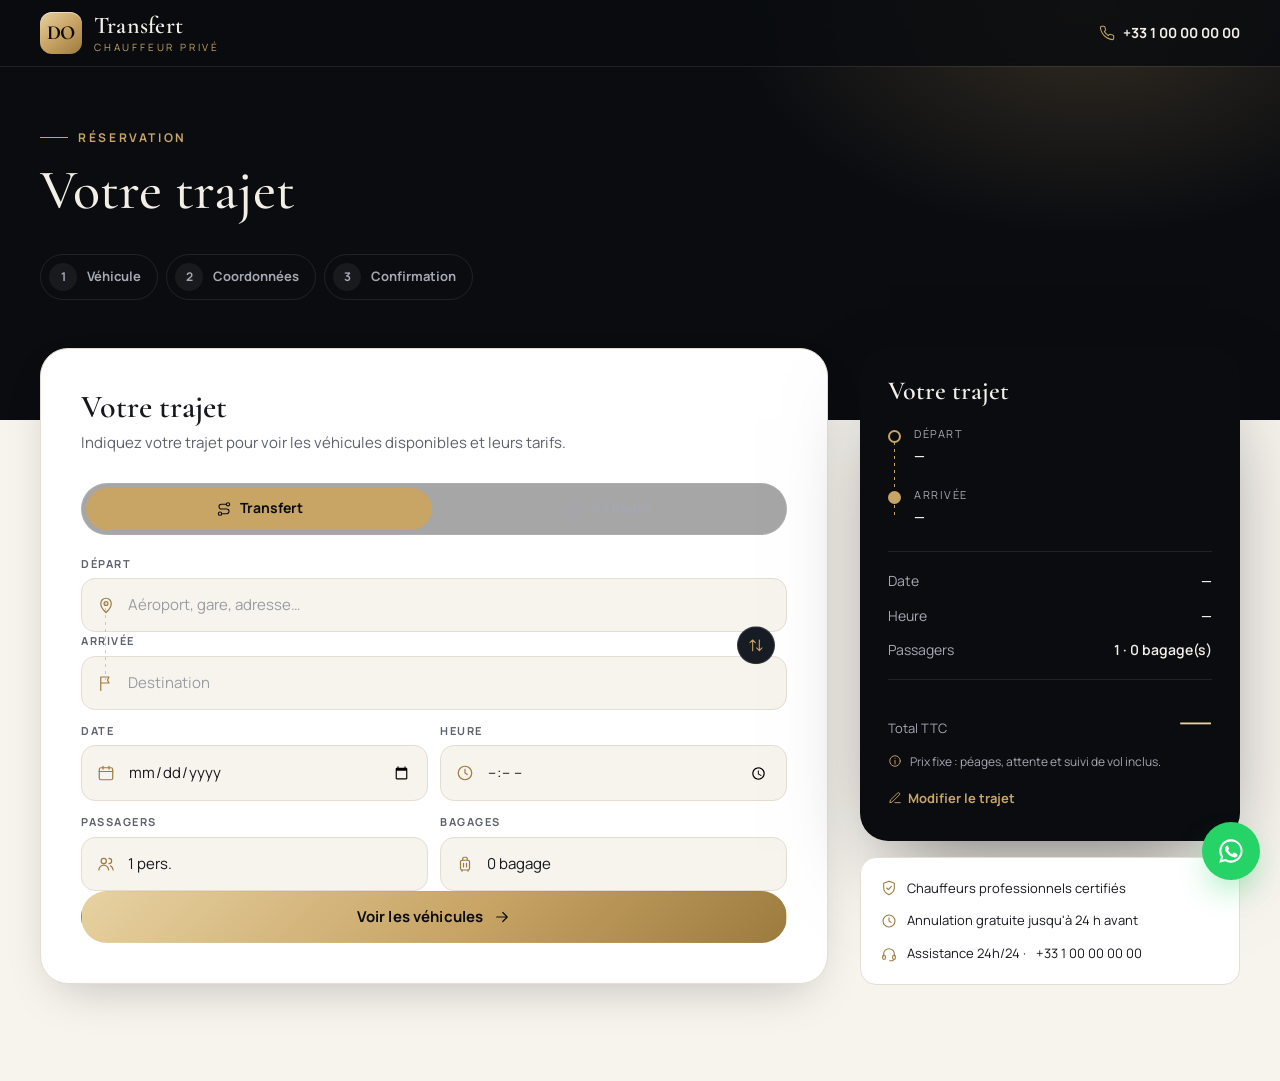
==== reservation.html @ b4d64cb0 "Add DO Transfert chauffeur booking website Static luxury-styled site for private driver bookings: - " ====
<!doctype html>
<html lang="fr" class="no-js">
<head>
  <meta charset="utf-8">
  <meta name="viewport" content="width=device-width, initial-scale=1, viewport-fit=cover">
  <title>Réservation — DO Transfert</title>
  <meta name="description" content="Choisissez votre véhicule, indiquez vos coordonnées et confirmez votre trajet avec chauffeur privé.">
  <meta name="theme-color" content="#0a0c10">
  <meta name="robots" content="noindex">
  <link rel="icon" href="assets/img/favicon.svg" type="image/svg+xml">
  <link rel="preconnect" href="https://fonts.googleapis.com">
  <link rel="preconnect" href="https://fonts.gstatic.com" crossorigin>
  <link href="https://fonts.googleapis.com/css2?family=Cormorant+Garamond:ital,wght@0,500;0,600;0,700;1,500;1,600&family=Manrope:wght@400;500;600;700;800&display=swap" rel="stylesheet">
  <link rel="stylesheet" href="assets/css/styles.css">
</head>
<body class="page-booking">
<script src="assets/js/icons.js"></script>
<a class="skip-link" href="#main">Aller au contenu</a>

<header class="site-header solid">
  <div class="container nav">
    <a href="index.html" class="logo" aria-label="DO Transfert — accueil">
      <span class="logo-mark">DO</span>
      <span class="logo-text"><strong>Transfert</strong><small>Chauffeur privé</small></span>
    </a>
    <div class="nav-cta">
      <a class="nav-phone" data-href="phone" href="#" style="display:inline-flex"><svg aria-hidden="true"><use href="#i-phone"/></svg><span data-brand="phone"></span></a>
    </div>
  </div>
</header>

<main id="main">
  <section class="booking-hero">
    <div class="container">
      <span class="eyebrow" style="color: var(--gold)">Réservation</span>
      <h1 id="booking-title">Choisissez votre véhicule</h1>
      <ol class="stepper" aria-label="Étapes de la réservation">
        <li data-step="1"><span>Véhicule</span></li>
        <li data-step="2"><span>Coordonnées</span></li>
        <li data-step="3"><span>Confirmation</span></li>
      </ol>
    </div>
  </section>

  <div class="container booking-layout">
    <div class="panel" id="panel" tabindex="-1">

      <!-- Étape 0 : trajet manquant ou modification -->
      <section class="step-panel" data-panel="trip" hidden>
        <h2>Votre trajet</h2>
        <p class="lead">Indiquez votre trajet pour voir les véhicules disponibles et leurs tarifs.</p>
        <div class="light-form" id="trip-form"></div>
      </section>

      <!-- Étape 1 : véhicule -->
      <section class="step-panel" data-panel="1" hidden>
        <h2>Choisissez votre véhicule</h2>
        <p class="lead">Tous nos tarifs incluent péages, attente et suivi de vol.</p>
        <div class="alert" id="quote-alert" hidden>
          <svg><use href="#i-info"/></svg>
          <span>Nous n'avons pas pu estimer automatiquement la distance de ce trajet. Envoyez votre demande : nous vous confirmons le prix exact très rapidement.</span>
        </div>
        <div class="vehicle-options" id="vehicle-options" role="radiogroup" aria-label="Véhicules"></div>
        <div class="panel-actions">
          <a href="index.html#reserver" class="btn btn-ghost"><svg><use href="#i-arrow-left"/></svg>Retour</a>
          <button type="button" class="btn btn-dark" data-next="2">Continuer <svg class="arrow"><use href="#i-arrow"/></svg></button>
        </div>
      </section>

      <!-- Étape 2 : coordonnées -->
      <section class="step-panel" data-panel="2" hidden>
        <h2>Vos coordonnées</h2>
        <p class="lead">Elles sont transmises uniquement à votre chauffeur.</p>
        <form class="light-form" id="details-form" novalidate>
          <div class="form-section">
            <h3>Passager principal</h3>
            <div class="field-row">
              <div class="field" data-field="firstName">
                <label class="field-label" for="firstName">Prénom</label>
                <div class="input-wrap"><svg class="icon"><use href="#i-user"/></svg><input class="input" id="firstName" name="firstName" autocomplete="given-name" required></div>
                <p class="field-error" role="alert">Indiquez votre prénom.</p>
              </div>
              <div class="field" data-field="lastName">
                <label class="field-label" for="lastName">Nom</label>
                <div class="input-wrap"><input class="input" id="lastName" name="lastName" autocomplete="family-name" required></div>
                <p class="field-error" role="alert">Indiquez votre nom.</p>
              </div>
            </div>
            <div class="field-row">
              <div class="field" data-field="email">
                <label class="field-label" for="email">E-mail</label>
                <div class="input-wrap"><svg class="icon"><use href="#i-mail"/></svg><input class="input" id="email" name="email" type="email" autocomplete="email" required></div>
                <p class="field-error" role="alert">Indiquez une adresse e-mail valide.</p>
              </div>
              <div class="field" data-field="phone">
                <label class="field-label" for="phone">Téléphone</label>
                <div class="input-wrap"><svg class="icon"><use href="#i-phone"/></svg><input class="input" id="phone" name="phone" type="tel" autocomplete="tel" placeholder="+33 6 12 34 56 78" required></div>
                <p class="field-error" role="alert">Indiquez un numéro de téléphone valide.</p>
              </div>
            </div>
          </div>

          <div class="form-section">
            <h3>Détails du trajet</h3>
            <div class="field-row">
              <div class="field">
                <label class="field-label" for="flight">N° de vol ou de train <small style="text-transform:none;letter-spacing:0">(facultatif)</small></label>
                <div class="input-wrap"><svg class="icon"><use href="#i-plane"/></svg><input class="input" id="flight" name="flight" placeholder="ex. AF1234"></div>
              </div>
              <div class="field">
                <label class="field-label" for="signName">Nom sur la pancarte <small style="text-transform:none;letter-spacing:0">(facultatif)</small></label>
                <div class="input-wrap"><svg class="icon"><use href="#i-sign"/></svg><input class="input" id="signName" name="signName"></div>
              </div>
            </div>
            <div class="field">
              <label class="field-label" for="notes">Message au chauffeur <small style="text-transform:none;letter-spacing:0">(facultatif)</small></label>
              <textarea class="input" id="notes" name="notes" placeholder="Adresse précise, étage, besoins particuliers…"></textarea>
            </div>

            <div id="return-block">
              <div class="switch-row">
                <div><strong>Ajouter le trajet retour</strong><small>Profitez de <span id="return-discount"></span> de remise sur l'aller-retour</small></div>
                <label class="switch"><input type="checkbox" id="returnTrip" name="returnTrip" aria-label="Ajouter le trajet retour"><span class="track"></span></label>
              </div>
              <div class="field-row keep" id="return-fields" hidden style="margin-top:12px">
                <div class="field" data-field="returnDate">
                  <label class="field-label" for="returnDate">Date du retour</label>
                  <div class="input-wrap"><svg class="icon"><use href="#i-calendar"/></svg><input class="input" id="returnDate" name="returnDate" type="date"></div>
                  <p class="field-error" role="alert">Choisissez une date de retour.</p>
                </div>
                <div class="field" data-field="returnTime">
                  <label class="field-label" for="returnTime">Heure du retour</label>
                  <div class="input-wrap"><svg class="icon"><use href="#i-clock"/></svg><input class="input" id="returnTime" name="returnTime" type="time" step="300"></div>
                  <p class="field-error" role="alert">Le retour doit avoir lieu après l'aller.</p>
                </div>
              </div>
            </div>
          </div>

          <div class="form-section">
            <h3>Options</h3>
            <div id="extras"></div>
          </div>

          <div class="panel-actions">
            <button type="button" class="btn btn-ghost" data-next="1"><svg><use href="#i-arrow-left"/></svg>Retour</button>
            <button type="submit" class="btn btn-dark">Vérifier ma réservation <svg class="arrow"><use href="#i-arrow"/></svg></button>
          </div>
        </form>
      </section>

      <!-- Étape 3 : récapitulatif -->
      <section class="step-panel" data-panel="3" hidden>
        <h2>Vérifiez et confirmez</h2>
        <p class="lead">Relisez les informations avant d'envoyer votre réservation.</p>
        <div id="review"></div>
        <label class="check" style="margin-top:20px">
          <input type="checkbox" id="terms">
          <span>J'accepte les conditions générales de vente et la politique d'annulation (gratuite jusqu'à 24 h avant).</span>
        </label>
        <p class="field-error" id="terms-error" role="alert" style="color:var(--danger)">Veuillez accepter les conditions pour continuer.</p>
        <div class="panel-actions">
          <button type="button" class="btn btn-ghost" data-next="2"><svg><use href="#i-arrow-left"/></svg>Modifier</button>
          <button type="button" class="btn btn-gold" id="confirm-btn">Confirmer la réservation <svg class="arrow"><use href="#i-arrow"/></svg></button>
        </div>
      </section>

      <!-- Succès -->
      <section class="step-panel success" data-panel="done" hidden>
        <div class="success-icon"><svg><use href="#i-check"/></svg></div>
        <h2>Demande enregistrée</h2>
        <span class="ref" id="booking-ref"></span>
        <p class="lead" id="success-text">Envoyez-nous votre réservation en un clic : nous vous confirmons le chauffeur et le véhicule très rapidement.</p>
        <div class="btns">
          <a class="btn btn-whatsapp" id="send-whatsapp" target="_blank" rel="noopener"><svg><use href="#i-whatsapp"/></svg>Envoyer par WhatsApp</a>
          <a class="btn btn-dark" id="send-email"><svg><use href="#i-mail"/></svg>Envoyer par e-mail</a>
        </div>
        <p style="margin-top:28px"><a href="index.html" class="service-link">Retour à l'accueil <svg><use href="#i-arrow"/></svg></a></p>
      </section>
    </div>

    <aside class="summary" aria-label="Récapitulatif">
      <div class="summary-card">
        <h3>Votre trajet</h3>
        <div class="sum-route" id="sum-route"></div>
        <ul class="sum-list" id="sum-list"></ul>
        <div class="sum-total"><span>Total TTC</span><strong id="sum-total">—</strong></div>
        <p class="sum-note"><svg><use href="#i-info"/></svg><span id="sum-note">Prix fixe : péages, attente et suivi de vol inclus.</span></p>
        <button type="button" class="sum-edit" id="edit-trip"><svg><use href="#i-edit"/></svg>Modifier le trajet</button>
      </div>
      <ul class="summary-assurance">
        <li><svg><use href="#i-shield"/></svg>Chauffeurs professionnels certifiés</li>
        <li><svg><use href="#i-clock"/></svg>Annulation gratuite jusqu'à 24 h avant</li>
        <li><svg><use href="#i-headset"/></svg>Assistance 24h/24 · <a data-href="phone" href="#" data-brand="phone"></a></li>
      </ul>
    </aside>
  </div>
</main>

<a class="fab" data-href="whatsapp" href="#" aria-label="Nous écrire sur WhatsApp"><svg><use href="#i-whatsapp"/></svg></a>

<script src="assets/js/config.js"></script>
<script src="assets/js/app.js"></script>
<script src="assets/js/booking.js"></script>
</body>
</html>
---- assets/css/styles.css ----
/* ==========================================================================
   DO Transfert — feuille de style
   Direction : luxe discret. Noir profond, champagne, ivoire.
   ========================================================================== */

:root {
  --ink: #0a0c10;
  --ink-2: #10131a;
  --ink-3: #171b24;
  --line-dark: rgba(255, 255, 255, 0.09);
  --text-on-dark: #f3efe7;
  --muted-on-dark: #a4a8b2;

  --ivory: #f7f4ee;
  --ivory-2: #efeae0;
  --paper: #ffffff;
  --text: #15171c;
  --muted: #5d616b;
  --line: #e4ded2;

  --gold: #c8a465;
  --gold-2: #e7d2a2;
  --gold-3: #9c7b3f;
  --success: #3f8f6b;
  --danger: #c0473b;

  --font-display: "Cormorant Garamond", "Playfair Display", Georgia, serif;
  --font-body: "Manrope", "Inter", system-ui, -apple-system, "Segoe UI", sans-serif;

  --radius-sm: 10px;
  --radius: 16px;
  --radius-lg: 28px;
  --shadow-sm: 0 2px 8px rgba(10, 12, 16, 0.06);
  --shadow: 0 18px 50px -20px rgba(10, 12, 16, 0.28);
  --shadow-lg: 0 40px 90px -30px rgba(0, 0, 0, 0.55);

  --container: 1200px;
  --gutter: clamp(16px, 4vw, 32px);
  --ease: cubic-bezier(0.22, 1, 0.36, 1);
}

*,
*::before,
*::after { box-sizing: border-box; }

html { scroll-behavior: smooth; -webkit-text-size-adjust: 100%; }

body {
  margin: 0;
  font-family: var(--font-body);
  font-size: 16px;
  line-height: 1.6;
  color: var(--text);
  background: var(--ivory);
  -webkit-font-smoothing: antialiased;
  overflow-x: hidden;
}

img, svg { display: block; max-width: 100%; }
a { color: inherit; text-decoration: none; }
button, input, select, textarea { font: inherit; color: inherit; }
button { cursor: pointer; }
h1, h2, h3, h4 { margin: 0; line-height: 1.12; font-weight: 600; }
p { margin: 0; }
ul { margin: 0; padding: 0; list-style: none; }

:focus-visible {
  outline: 2px solid var(--gold);
  outline-offset: 3px;
  border-radius: 6px;
}

[hidden] { display: none !important; }

.sr-only {
  position: absolute; width: 1px; height: 1px; padding: 0; margin: -1px;
  overflow: hidden; clip: rect(0 0 0 0); white-space: nowrap; border: 0;
}

.skip-link {
  position: absolute; left: 16px; top: -60px; z-index: 100;
  background: var(--gold); color: var(--ink); padding: 10px 16px; border-radius: 8px;
  font-weight: 700; transition: top 0.2s;
}
.skip-link:focus { top: 16px; }

.container {
  width: 100%;
  max-width: calc(var(--container) + var(--gutter) * 2);
  margin: 0 auto;
  padding: 0 var(--gutter);
}

/* ---------- Typo utilitaires ---------- */
.eyebrow {
  display: inline-flex; align-items: center; gap: 10px;
  font-size: 12px; font-weight: 700; letter-spacing: 0.22em; text-transform: uppercase;
  color: var(--gold-3);
}
.eyebrow::before { content: ""; width: 28px; height: 1px; background: currentColor; }
.on-dark .eyebrow { color: var(--gold); }

.display {
  font-family: var(--font-display);
  font-weight: 500;
  letter-spacing: -0.01em;
}
.display em { font-style: italic; color: var(--gold); font-weight: 500; }

.section { padding: clamp(72px, 10vw, 128px) 0; position: relative; }
.section-head { max-width: 680px; margin-bottom: clamp(40px, 6vw, 64px); }
.section-head.center { margin-left: auto; margin-right: auto; text-align: center; }
.section-head.center .eyebrow::after { content: ""; width: 28px; height: 1px; background: currentColor; }
.section-title {
  font-family: var(--font-display); font-weight: 500;
  font-size: clamp(34px, 5vw, 56px); margin: 16px 0 18px; letter-spacing: -0.01em;
}
.section-title em { font-style: italic; color: var(--gold-3); }
.on-dark .section-title em { color: var(--gold); }
.lead { font-size: clamp(16px, 1.6vw, 18px); color: var(--muted); }
.on-dark .lead { color: var(--muted-on-dark); }

.on-dark { background: var(--ink); color: var(--text-on-dark); }

/* ---------- Boutons ---------- */
.btn {
  --bg: var(--gold); --fg: var(--ink);
  display: inline-flex; align-items: center; justify-content: center; gap: 10px;
  min-height: 52px; padding: 0 26px;
  border-radius: 999px; border: 1px solid transparent;
  background: var(--bg); color: var(--fg);
  font-weight: 700; font-size: 15px; letter-spacing: 0.01em;
  transition: transform 0.3s var(--ease), box-shadow 0.3s var(--ease), background 0.3s, color 0.3s, border-color 0.3s;
  white-space: nowrap;
}
.btn:hover { transform: translateY(-2px); box-shadow: 0 14px 30px -12px rgba(200, 164, 101, 0.7); }
.btn:active { transform: translateY(0); }
.btn svg { width: 18px; height: 18px; transition: transform 0.3s var(--ease); }
.btn:hover svg.arrow { transform: translateX(4px); }
.btn-gold { background: linear-gradient(135deg, var(--gold-2), var(--gold) 55%, var(--gold-3)); }
.btn-dark { --bg: var(--ink); --fg: var(--text-on-dark); }
.btn-dark:hover { box-shadow: 0 14px 30px -12px rgba(10, 12, 16, 0.6); }
.btn-ghost { --bg: transparent; --fg: currentColor; border-color: currentColor; }
.btn-ghost:hover { box-shadow: none; background: rgba(200, 164, 101, 0.1); }
.btn-outline-light { --bg: transparent; --fg: var(--text-on-dark); border-color: rgba(255,255,255,0.25); }
.btn-outline-light:hover { border-color: var(--gold); color: var(--gold-2); box-shadow: none; }
.btn-block { width: 100%; }
.btn[disabled] { opacity: 0.5; pointer-events: none; }

/* ---------- Header ---------- */
.site-header {
  position: fixed; inset: 0 0 auto 0; z-index: 50;
  transition: background 0.4s var(--ease), box-shadow 0.4s, padding 0.4s;
  padding: 18px 0;
  color: var(--text-on-dark);
}
.site-header.scrolled,
.site-header.solid {
  background: rgba(10, 12, 16, 0.86);
  backdrop-filter: saturate(160%) blur(16px);
  -webkit-backdrop-filter: saturate(160%) blur(16px);
  box-shadow: 0 1px 0 var(--line-dark);
  padding: 12px 0;
}
.nav { display: flex; align-items: center; justify-content: space-between; gap: 24px; }

.logo { display: inline-flex; align-items: center; gap: 12px; }
.logo-mark {
  width: 42px; height: 42px; border-radius: 12px;
  display: grid; place-items: center;
  background: linear-gradient(140deg, var(--gold-2), var(--gold) 50%, var(--gold-3));
  color: var(--ink);
  font-family: var(--font-display); font-weight: 700; font-size: 20px; letter-spacing: -0.04em;
  box-shadow: inset 0 1px 0 rgba(255,255,255,0.5);
}
.logo-text { display: flex; flex-direction: column; line-height: 1; }
.logo-text strong { font-family: var(--font-display); font-size: 24px; font-weight: 600; letter-spacing: 0.01em; }
.logo-text small { font-size: 10px; letter-spacing: 0.28em; text-transform: uppercase; color: var(--gold); margin-top: 4px; }

.nav-links { display: flex; align-items: center; gap: 32px; font-size: 14px; font-weight: 600; }
.nav-links a { position: relative; opacity: 0.85; transition: opacity 0.2s; padding: 6px 0; }
.nav-links a::after {
  content: ""; position: absolute; left: 0; right: 0; bottom: 0; height: 1px;
  background: var(--gold); transform: scaleX(0); transform-origin: right; transition: transform 0.4s var(--ease);
}
.nav-links a:hover { opacity: 1; }
.nav-links a:hover::after { transform: scaleX(1); transform-origin: left; }

.nav-cta { display: flex; align-items: center; gap: 18px; }
.nav-phone { display: inline-flex; align-items: center; gap: 8px; font-weight: 700; font-size: 14px; }
.nav-phone svg { width: 16px; height: 16px; color: var(--gold); }
.nav-cta .btn { min-height: 44px; padding: 0 20px; font-size: 14px; }

.menu-toggle {
  display: none; width: 44px; height: 44px; border-radius: 12px;
  border: 1px solid var(--line-dark); background: transparent; color: inherit;
  align-items: center; justify-content: center;
}
.menu-toggle span, .menu-toggle span::before, .menu-toggle span::after {
  display: block; width: 18px; height: 1.5px; background: currentColor; position: relative; transition: transform 0.3s var(--ease), background 0.2s;
}
.menu-toggle span::before, .menu-toggle span::after { content: ""; position: absolute; left: 0; }
.menu-toggle span::before { top: -6px; }
.menu-toggle span::after { top: 6px; }
.menu-open .menu-toggle span { background: transparent; }
.menu-open .menu-toggle span::before { transform: translateY(6px) rotate(45deg); }
.menu-open .menu-toggle span::after { transform: translateY(-6px) rotate(-45deg); }

.mobile-menu {
  position: fixed; inset: 0; z-index: 40; background: var(--ink); color: var(--text-on-dark);
  padding: 110px var(--gutter) 40px; display: flex; flex-direction: column; gap: 8px;
  opacity: 0; visibility: hidden; transform: translateY(-12px);
  transition: opacity 0.35s var(--ease), transform 0.35s var(--ease), visibility 0.35s;
}
.menu-open .mobile-menu { opacity: 1; visibility: visible; transform: none; }
.mobile-menu a:not(.btn) {
  font-family: var(--font-display); font-size: 34px; padding: 10px 0; border-bottom: 1px solid var(--line-dark);
}
.mobile-menu .btn { margin-top: 24px; }
.mobile-menu .mobile-contact { margin-top: auto; color: var(--muted-on-dark); font-size: 14px; display: grid; gap: 6px; }

/* ---------- Hero ---------- */
.hero {
  position: relative; min-height: 100vh; min-height: 100svh;
  padding: 140px 0 80px; overflow: hidden;
  background: var(--ink); color: var(--text-on-dark);
  display: flex; align-items: center;
}
.hero-bg { position: absolute; inset: 0; pointer-events: none; }
.hero-bg::before {
  content: ""; position: absolute; inset: -20%;
  background:
    radial-gradient(40% 35% at 78% 30%, rgba(200, 164, 101, 0.22), transparent 70%),
    radial-gradient(35% 40% at 10% 90%, rgba(200, 164, 101, 0.10), transparent 70%),
    radial-gradient(60% 60% at 50% 0%, rgba(40, 48, 66, 0.7), transparent 70%);
  animation: glow 18s ease-in-out infinite alternate;
}
.hero-bg::after {
  /* grain */
  content: ""; position: absolute; inset: 0; opacity: 0.06; mix-blend-mode: overlay;
  background-image: url("data:image/svg+xml,%3Csvg xmlns='http://www.w3.org/2000/svg' width='160' height='160'%3E%3Cfilter id='n'%3E%3CfeTurbulence type='fractalNoise' baseFrequency='0.9' numOctaves='2' stitchTiles='stitch'/%3E%3C/filter%3E%3Crect width='100%25' height='100%25' filter='url(%23n)'/%3E%3C/svg%3E");
}
@keyframes glow { to { transform: translate3d(-4%, 3%, 0) scale(1.06); } }

.hero-lines { position: absolute; inset: 0; opacity: 0.5; }
.hero-lines path { stroke: url(#lineGrad); stroke-width: 1; fill: none; stroke-dasharray: 6 14; animation: dash 30s linear infinite; }
@keyframes dash { to { stroke-dashoffset: -800; } }

.hero-grid {
  position: relative; display: grid; grid-template-columns: minmax(0, 1.05fr) minmax(0, 0.95fr); gap: clamp(32px, 5vw, 72px); align-items: center;
}
.hero-badge {
  display: inline-flex; align-items: center; gap: 10px;
  padding: 8px 16px 8px 8px; border-radius: 999px;
  background: rgba(255,255,255,0.05); border: 1px solid var(--line-dark);
  font-size: 13px; color: var(--muted-on-dark);
}
.hero-badge .stars { display: inline-flex; gap: 2px; color: var(--gold); background: rgba(200,164,101,0.14); padding: 4px 8px; border-radius: 999px; }
.hero-badge .stars svg { width: 12px; height: 12px; }
.hero-badge b { color: var(--text-on-dark); }

.hero h1 {
  font-family: var(--font-display); font-weight: 500;
  font-size: clamp(42px, 5.1vw, 72px); letter-spacing: -0.02em; line-height: 1.02;
  margin: 26px 0 24px;
}
.hero h1 em { font-style: italic; color: transparent; background: linear-gradient(120deg, var(--gold-2), var(--gold) 60%, var(--gold-3)); -webkit-background-clip: text; background-clip: text; padding-right: 0.06em; }
.hero .lead { max-width: 520px; font-size: clamp(16px, 1.6vw, 19px); }

.hero-points { display: flex; flex-wrap: wrap; gap: 14px 28px; margin-top: 36px; font-size: 14px; color: var(--muted-on-dark); }
.hero-points li { display: inline-flex; align-items: center; gap: 10px; }
.hero-points svg { width: 18px; height: 18px; color: var(--gold); flex: none; }

.hero-car {
  position: absolute; right: -6%; bottom: 4%; width: min(58vw, 820px); opacity: 0.12; pointer-events: none;
  color: var(--gold);
}

/* ---------- Widget de réservation ---------- */
.booking-card {
  position: relative;
  background: rgba(23, 27, 36, 0.72);
  border: 1px solid rgba(255,255,255,0.1);
  border-radius: var(--radius-lg);
  padding: clamp(20px, 3vw, 32px);
  backdrop-filter: blur(18px); -webkit-backdrop-filter: blur(18px);
  box-shadow: var(--shadow-lg);
}
.booking-card::before {
  content: ""; position: absolute; inset: -1px; border-radius: inherit; padding: 1px; pointer-events: none;
  background: linear-gradient(140deg, rgba(231, 210, 162, 0.55), transparent 35%, transparent 65%, rgba(200,164,101,0.3));
  -webkit-mask: linear-gradient(#000 0 0) content-box, linear-gradient(#000 0 0);
  -webkit-mask-composite: xor; mask-composite: exclude;
}
.booking-card h2 { font-family: var(--font-display); font-weight: 500; font-size: 28px; margin-bottom: 4px; }
.booking-card .sub { color: var(--muted-on-dark); font-size: 14px; margin-bottom: 20px; }

.tabs {
  display: grid; grid-template-columns: 1fr 1fr; gap: 4px; padding: 4px; margin-bottom: 20px;
  background: rgba(0,0,0,0.35); border-radius: 999px; border: 1px solid var(--line-dark);
}
.tab {
  border: 0; background: transparent; color: var(--muted-on-dark);
  min-height: 42px; border-radius: 999px; font-weight: 700; font-size: 14px;
  display: inline-flex; align-items: center; justify-content: center; gap: 8px;
  transition: background 0.3s var(--ease), color 0.3s;
}
.tab svg { width: 16px; height: 16px; }
.tab[aria-selected="true"] { background: var(--gold); color: var(--ink); }

.field { position: relative; display: block; }
.field + .field, .field-row + .field, .field + .field-row, .field-row + .field-row { margin-top: 12px; }
.field-row { display: grid; grid-template-columns: minmax(0, 1fr) minmax(0, 1fr); gap: 12px; }
.field-row > .field { margin-top: 0 !important; }
.field-row.three { grid-template-columns: 1fr 1fr 1fr; }

.field-label {
  display: block; font-size: 11px; font-weight: 700; letter-spacing: 0.14em; text-transform: uppercase;
  color: var(--muted-on-dark); margin-bottom: 6px;
}
.input-wrap { position: relative; }
.input-wrap > svg.icon {
  position: absolute; left: 16px; top: 50%; transform: translateY(-50%);
  width: 18px; height: 18px; color: var(--gold); pointer-events: none;
}
.input {
  width: 100%; min-width: 0; min-height: 54px; padding: 14px 16px 14px 46px;
  background: rgba(255,255,255,0.04); border: 1px solid rgba(255,255,255,0.12);
  border-radius: 14px; color: var(--text-on-dark); font-size: 15px;
  transition: border-color 0.2s, background 0.2s, box-shadow 0.2s;
  appearance: none; -webkit-appearance: none;
}
.input::placeholder { color: rgba(243, 239, 231, 0.42); }
.input:hover { border-color: rgba(255,255,255,0.22); }
.input:focus { outline: none; border-color: var(--gold); background: rgba(255,255,255,0.07); box-shadow: 0 0 0 4px rgba(200,164,101,0.16); }
.input[aria-invalid="true"] { border-color: var(--danger); }
select.input { padding-right: 40px; cursor: pointer; background-image: url("data:image/svg+xml,%3Csvg xmlns='http://www.w3.org/2000/svg' width='12' height='8' fill='none'%3E%3Cpath d='M1 1.5l5 5 5-5' stroke='%23c8a465' stroke-width='1.6' stroke-linecap='round'/%3E%3C/svg%3E"); background-repeat: no-repeat; background-position: right 16px center; }
select.input option { color: var(--text); background: #fff; }
input[type="date"].input, input[type="time"].input { color-scheme: dark; }

.route-fields { position: relative; }
.route-fields::before {
  content: ""; position: absolute; left: 24px; top: 46px; bottom: 30px; width: 1px;
  background: repeating-linear-gradient(to bottom, var(--gold) 0 3px, transparent 3px 7px); opacity: 0.6; z-index: 1;
}
.swap-btn {
  position: absolute; right: 12px; top: 50%; z-index: 3; transform: translateY(-15%);
  width: 38px; height: 38px; border-radius: 50%; border: 1px solid rgba(255,255,255,0.14);
  background: var(--ink-3); color: var(--gold); display: grid; place-items: center;
  transition: transform 0.4s var(--ease), border-color 0.2s;
}
.swap-btn:hover { border-color: var(--gold); transform: translateY(-15%) rotate(180deg); }
.swap-btn svg { width: 16px; height: 16px; }

.field-error { color: #ff9a8f; font-size: 12px; margin-top: 6px; display: none; }
.field.has-error .field-error { display: block; }

.booking-card .btn { margin-top: 20px; }
.booking-foot { display: flex; align-items: center; justify-content: center; gap: 8px; margin-top: 14px; color: var(--muted-on-dark); font-size: 12px; }
.booking-foot svg { width: 14px; height: 14px; color: var(--gold); }

/* Autocomplétion */
.ac-list {
  position: absolute; left: 0; right: 0; top: calc(100% + 6px); z-index: 20;
  background: var(--paper); color: var(--text); border-radius: 14px; box-shadow: var(--shadow-lg);
  max-height: 280px; overflow-y: auto; padding: 6px; display: none;
}
.ac-list.open { display: block; }
.ac-item {
  display: flex; align-items: center; gap: 12px; padding: 10px 12px; border-radius: 10px; cursor: pointer; font-size: 14px;
}
.ac-item[aria-selected="true"], .ac-item:hover { background: var(--ivory); }
.ac-item svg { width: 18px; height: 18px; color: var(--gold-3); flex: none; }
.ac-item small { display: block; color: var(--muted); font-size: 12px; }
.ac-item mark { background: none; color: var(--gold-3); font-weight: 700; }

/* ---------- Bandeau de confiance ---------- */
.trust { background: var(--ink-2); color: var(--muted-on-dark); border-top: 1px solid var(--line-dark); border-bottom: 1px solid var(--line-dark); }
.trust-inner { display: grid; grid-template-columns: repeat(4, 1fr); }
.trust-item { display: flex; align-items: center; gap: 16px; padding: 28px 24px; }
.trust-item + .trust-item { border-left: 1px solid var(--line-dark); }
.trust-item strong { display: block; font-family: var(--font-display); font-size: 34px; font-weight: 500; color: var(--text-on-dark); line-height: 1; }
.trust-item span { font-size: 13px; }
.trust-icon { width: 46px; height: 46px; border-radius: 50%; display: grid; place-items: center; border: 1px solid rgba(200,164,101,0.35); color: var(--gold); flex: none; }
.trust-icon svg { width: 20px; height: 20px; }

/* ---------- Étapes ---------- */
.steps { display: grid; grid-template-columns: repeat(3, 1fr); gap: 24px; counter-reset: step; position: relative; }
.step {
  position: relative; padding: 36px 32px; background: var(--paper); border-radius: var(--radius-lg);
  border: 1px solid var(--line); transition: transform 0.5s var(--ease), box-shadow 0.5s var(--ease), border-color 0.3s;
}
.step:hover { transform: translateY(-6px); box-shadow: var(--shadow); border-color: transparent; }
.step-num {
  font-family: var(--font-display); font-size: 64px; line-height: 1; font-weight: 500; font-style: italic;
  color: transparent; -webkit-text-stroke: 1px var(--gold); position: absolute; right: 28px; top: 22px; opacity: 0.8;
}
.step-icon { width: 56px; height: 56px; border-radius: 16px; display: grid; place-items: center; background: var(--ink); color: var(--gold); margin-bottom: 28px; }
.step-icon svg { width: 24px; height: 24px; }
.step h3 { font-family: var(--font-display); font-size: 28px; font-weight: 600; margin-bottom: 10px; }
.step p { color: var(--muted); font-size: 15px; }

/* ---------- Flotte ---------- */
.fleet-grid { display: grid; grid-template-columns: repeat(4, 1fr); gap: 20px; }
.vehicle {
  position: relative; display: flex; flex-direction: column;
  background: var(--ink-2); border: 1px solid var(--line-dark); border-radius: var(--radius-lg);
  padding: 28px 24px 24px; overflow: hidden;
  transition: transform 0.5s var(--ease), border-color 0.3s, box-shadow 0.5s var(--ease);
}
.vehicle::before {
  content: ""; position: absolute; inset: 0; pointer-events: none;
  background: radial-gradient(80% 50% at 50% 0%, rgba(200,164,101,0.14), transparent 70%);
  opacity: 0; transition: opacity 0.5s;
}
.vehicle:hover { transform: translateY(-8px); border-color: rgba(200,164,101,0.45); box-shadow: var(--shadow-lg); }
.vehicle:hover::before { opacity: 1; }
.vehicle.featured { border-color: rgba(200,164,101,0.5); }
.vehicle-tag {
  position: absolute; top: 18px; right: 18px; font-size: 11px; font-weight: 700; letter-spacing: 0.12em; text-transform: uppercase;
  background: var(--gold); color: var(--ink); padding: 5px 10px; border-radius: 999px;
}
.vehicle-art { height: 120px; display: grid; place-items: center; margin: 10px 0 18px; color: var(--gold); }
.vehicle-art svg { width: 100%; height: auto; transition: transform 0.7s var(--ease); }
.vehicle:hover .vehicle-art svg { transform: translateX(8px); }
.vehicle h3 { font-family: var(--font-display); font-size: 26px; font-weight: 600; }
.vehicle .models { color: var(--muted-on-dark); font-size: 13px; margin: 4px 0 18px; min-height: 40px; }
.vehicle-specs { display: flex; gap: 16px; padding: 14px 0; border-top: 1px solid var(--line-dark); border-bottom: 1px solid var(--line-dark); font-size: 13px; color: var(--muted-on-dark); }
.vehicle-specs span { display: inline-flex; align-items: center; gap: 6px; }
.vehicle-specs svg { width: 16px; height: 16px; color: var(--gold); }
.vehicle-perks { margin: 16px 0 22px; display: grid; gap: 8px; font-size: 13px; color: var(--muted-on-dark); }
.vehicle-perks li { display: flex; gap: 8px; align-items: center; }
.vehicle-perks svg { width: 14px; height: 14px; color: var(--gold); flex: none; }
.vehicle-foot { margin-top: auto; display: flex; align-items: flex-end; justify-content: space-between; gap: 12px; }
.price-from { font-size: 12px; color: var(--muted-on-dark); line-height: 1.3; }
.price-from strong { display: block; font-family: var(--font-display); font-size: 30px; font-weight: 600; color: var(--text-on-dark); }
.vehicle-foot .btn { min-height: 44px; padding: 0 18px; font-size: 13px; }

/* ---------- Services ---------- */
.services-grid { display: grid; grid-template-columns: repeat(3, 1fr); gap: 20px; }
.service {
  position: relative; padding: 32px; border-radius: var(--radius-lg); background: var(--paper); border: 1px solid var(--line);
  overflow: hidden; transition: transform 0.5s var(--ease), box-shadow 0.5s var(--ease);
  display: flex; flex-direction: column; min-height: 280px;
}
.service:hover { transform: translateY(-6px); box-shadow: var(--shadow); }
.service.wide { grid-column: span 2; background: var(--ink); color: var(--text-on-dark); border-color: transparent; }
.service.wide p { color: var(--muted-on-dark); }
.service.wide::after {
  content: ""; position: absolute; right: -80px; bottom: -80px; width: 320px; height: 320px; border-radius: 50%;
  background: radial-gradient(circle, rgba(200,164,101,0.28), transparent 70%);
}
.service-icon { width: 54px; height: 54px; border-radius: 50%; display: grid; place-items: center; border: 1px solid var(--gold); color: var(--gold-3); margin-bottom: auto; }
.service.wide .service-icon { color: var(--gold); }
.service-icon svg { width: 22px; height: 22px; }
.service h3 { font-family: var(--font-display); font-size: 28px; font-weight: 600; margin: 32px 0 10px; }
.service p { color: var(--muted); font-size: 15px; max-width: 460px; }
.service-link { margin-top: 18px; display: inline-flex; align-items: center; gap: 8px; font-weight: 700; font-size: 14px; color: var(--gold-3); position: relative; z-index: 1; }
.service.wide .service-link { color: var(--gold); }
.service-link svg { width: 16px; height: 16px; transition: transform 0.3s var(--ease); }
.service-link:hover svg { transform: translateX(4px); }

/* ---------- Pourquoi nous ---------- */
.why { display: grid; grid-template-columns: 0.9fr 1.1fr; gap: clamp(40px, 6vw, 96px); align-items: center; }
.why-visual {
  position: relative; aspect-ratio: 4 / 5; border-radius: var(--radius-lg); overflow: hidden;
  background:
    radial-gradient(70% 50% at 30% 20%, rgba(200,164,101,0.35), transparent 70%),
    linear-gradient(160deg, #1b2030, #0a0c10 70%);
  box-shadow: var(--shadow-lg);
}
.why-visual .wheel { position: absolute; inset: 14% 10% auto auto; width: 70%; color: var(--gold); opacity: 0.85; }
.why-quote {
  position: absolute; left: 24px; right: 24px; bottom: 24px; padding: 24px; border-radius: var(--radius);
  background: rgba(10,12,16,0.65); border: 1px solid var(--line-dark); color: var(--text-on-dark);
  backdrop-filter: blur(10px); -webkit-backdrop-filter: blur(10px);
}
.why-quote p { font-family: var(--font-display); font-size: 22px; font-style: italic; line-height: 1.35; }
.why-quote span { display: block; margin-top: 12px; color: var(--gold); font-size: 13px; font-weight: 700; letter-spacing: 0.08em; text-transform: uppercase; }
.why-float {
  position: absolute; top: 24px; left: 24px; display: flex; align-items: center; gap: 12px;
  background: var(--paper); color: var(--text); padding: 12px 18px 12px 12px; border-radius: 999px; box-shadow: var(--shadow);
  font-size: 13px; font-weight: 700;
}
.why-float .dot { width: 34px; height: 34px; border-radius: 50%; display: grid; place-items: center; background: var(--success); color: #fff; }
.why-float .dot svg { width: 16px; height: 16px; }

.feature-list { display: grid; grid-template-columns: 1fr 1fr; gap: 32px 28px; margin-top: 40px; }
.feature h4 { font-size: 17px; font-weight: 700; margin: 14px 0 6px; }
.feature p { color: var(--muted); font-size: 14px; }
.feature-icon { width: 44px; height: 44px; border-radius: 12px; display: grid; place-items: center; background: var(--ivory-2); color: var(--gold-3); }
.feature-icon svg { width: 20px; height: 20px; }

/* ---------- Destinations ---------- */
.routes { display: grid; grid-template-columns: repeat(3, 1fr); gap: 16px; }
.route {
  display: flex; align-items: center; justify-content: space-between; gap: 16px;
  padding: 22px 24px; border-radius: var(--radius); border: 1px solid var(--line-dark); background: var(--ink-2);
  transition: border-color 0.3s, background 0.3s, transform 0.4s var(--ease);
}
.route:hover { border-color: rgba(200,164,101,0.5); background: var(--ink-3); transform: translateY(-3px); }
.route-path { display: flex; flex-direction: column; gap: 4px; min-width: 0; }
.route-path strong { font-size: 15px; font-weight: 700; color: var(--text-on-dark); overflow: hidden; text-overflow: ellipsis; white-space: nowrap; }
.route-path span { font-size: 13px; color: var(--muted-on-dark); display: inline-flex; align-items: center; gap: 6px; }
.route-path span svg { width: 12px; height: 12px; color: var(--gold); }
.route-price { text-align: right; font-size: 11px; color: var(--muted-on-dark); white-space: nowrap; }
.route-price strong { display: block; font-family: var(--font-display); font-size: 26px; color: var(--gold-2); font-weight: 600; line-height: 1.1; }

/* ---------- Avis ---------- */
.reviews-wrap { position: relative; }
.reviews {
  display: grid; grid-auto-flow: column; grid-auto-columns: calc((100% - 48px) / 3); gap: 24px;
  overflow-x: auto; scroll-snap-type: x mandatory; scrollbar-width: none; padding: 6px 2px 24px;
}
.reviews::-webkit-scrollbar { display: none; }
.review {
  scroll-snap-align: start; background: var(--paper); border: 1px solid var(--line); border-radius: var(--radius-lg);
  padding: 32px; display: flex; flex-direction: column; gap: 20px;
}
.review .stars { display: flex; gap: 3px; color: var(--gold); }
.review .stars svg { width: 16px; height: 16px; }
.review blockquote { margin: 0; font-family: var(--font-display); font-size: 22px; line-height: 1.4; color: var(--text); }
.review-author { display: flex; align-items: center; gap: 14px; margin-top: auto; padding-top: 20px; border-top: 1px solid var(--line); }
.avatar {
  width: 46px; height: 46px; border-radius: 50%; display: grid; place-items: center; flex: none;
  background: linear-gradient(140deg, var(--gold-2), var(--gold-3)); color: var(--ink); font-weight: 800; font-size: 15px;
}
.review-author strong { display: block; font-size: 15px; }
.review-author span { color: var(--muted); font-size: 13px; }
.reviews-nav { display: flex; gap: 10px; }
.icon-btn {
  width: 50px; height: 50px; border-radius: 50%; border: 1px solid var(--line); background: var(--paper);
  display: grid; place-items: center; transition: background 0.3s, color 0.3s, border-color 0.3s;
}
.icon-btn:hover { background: var(--ink); color: var(--gold); border-color: var(--ink); }
.icon-btn svg { width: 18px; height: 18px; }
.reviews-head { display: flex; align-items: flex-end; justify-content: space-between; gap: 24px; margin-bottom: 40px; }
.reviews-head .section-head { margin-bottom: 0; }
.rating-summary { display: flex; align-items: center; gap: 16px; margin-top: 8px; }
.rating-summary strong { font-family: var(--font-display); font-size: 48px; font-weight: 500; line-height: 1; }
.rating-summary .stars { display: flex; gap: 2px; color: var(--gold); }
.rating-summary .stars svg { width: 16px; height: 16px; }
.rating-summary span { color: var(--muted); font-size: 13px; }

/* ---------- FAQ ---------- */
.faq-grid { display: grid; grid-template-columns: 0.8fr 1.2fr; gap: clamp(40px, 6vw, 96px); align-items: start; }
.faq-aside { position: sticky; top: 120px; }
.faq-aside .contact-card { margin-top: 32px; padding: 24px; border-radius: var(--radius); background: var(--ink); color: var(--text-on-dark); }
.faq-aside .contact-card p { color: var(--muted-on-dark); font-size: 14px; margin: 6px 0 18px; }
.faq-aside .contact-card strong { font-family: var(--font-display); font-size: 24px; font-weight: 600; }
.faq-aside .contact-card .btns { display: flex; flex-wrap: wrap; gap: 10px; }
.faq-aside .contact-card .btn { min-height: 44px; padding: 0 18px; font-size: 14px; }
.faq-item { border-bottom: 1px solid var(--line); }
.faq-item:first-child { border-top: 1px solid var(--line); }
.faq-q {
  width: 100%; display: flex; align-items: center; justify-content: space-between; gap: 24px;
  padding: 26px 0; background: none; border: 0; text-align: left; font-size: 18px; font-weight: 700;
}
.faq-q .plus {
  width: 36px; height: 36px; border-radius: 50%; border: 1px solid var(--line); flex: none; position: relative;
  transition: background 0.3s, border-color 0.3s, transform 0.4s var(--ease);
}
.faq-q .plus::before, .faq-q .plus::after {
  content: ""; position: absolute; left: 50%; top: 50%; width: 12px; height: 1.5px; background: currentColor; transform: translate(-50%, -50%);
}
.faq-q .plus::after { transform: translate(-50%, -50%) rotate(90deg); transition: transform 0.4s var(--ease); }
.faq-q[aria-expanded="true"] .plus { background: var(--ink); color: var(--gold); border-color: var(--ink); }
.faq-q[aria-expanded="true"] .plus::after { transform: translate(-50%, -50%) rotate(0deg); }
.faq-a { display: grid; grid-template-rows: 0fr; transition: grid-template-rows 0.45s var(--ease); }
.faq-a > div { overflow: hidden; }
.faq-a p { color: var(--muted); padding: 0 56px 26px 0; }
.faq-q[aria-expanded="true"] + .faq-a { grid-template-rows: 1fr; }

/* ---------- CTA ---------- */
.cta {
  position: relative; overflow: hidden; border-radius: var(--radius-lg);
  padding: clamp(48px, 7vw, 88px); background: var(--ink); color: var(--text-on-dark);
  display: grid; grid-template-columns: 1.3fr auto; gap: 32px; align-items: center;
}
.cta::before {
  content: ""; position: absolute; inset: 0;
  background: radial-gradient(50% 80% at 100% 0%, rgba(200,164,101,0.3), transparent 70%), radial-gradient(40% 60% at 0% 100%, rgba(200,164,101,0.12), transparent 70%);
}
.cta > * { position: relative; }
.cta h2 { font-family: var(--font-display); font-weight: 500; font-size: clamp(32px, 4.4vw, 52px); }
.cta h2 em { color: var(--gold); }
.cta p { color: var(--muted-on-dark); margin-top: 14px; max-width: 520px; }
.cta-actions { display: flex; flex-wrap: wrap; gap: 12px; }

/* ---------- Footer ---------- */
.site-footer { background: var(--ink); color: var(--muted-on-dark); padding: 88px 0 32px; font-size: 14px; }
.footer-grid { display: grid; grid-template-columns: 1.4fr 1fr 1fr 1.2fr; gap: 40px; padding-bottom: 56px; border-bottom: 1px solid var(--line-dark); }
.footer-grid h4 { color: var(--text-on-dark); font-size: 13px; letter-spacing: 0.16em; text-transform: uppercase; margin-bottom: 20px; font-weight: 700; }
.footer-grid ul { display: grid; gap: 12px; }
.footer-grid a:hover { color: var(--gold-2); }
.footer-about p { margin: 20px 0 24px; max-width: 320px; }
.footer-about .logo { color: var(--text-on-dark); }
.socials { display: flex; gap: 10px; }
.socials a { width: 40px; height: 40px; border-radius: 50%; border: 1px solid var(--line-dark); display: grid; place-items: center; transition: border-color 0.3s, color 0.3s; }
.socials a:hover { border-color: var(--gold); color: var(--gold); }
.socials svg { width: 16px; height: 16px; }
.footer-contact li { display: flex; gap: 12px; align-items: flex-start; }
.footer-contact svg { width: 16px; height: 16px; color: var(--gold); margin-top: 3px; flex: none; }
.footer-bottom { display: flex; flex-wrap: wrap; justify-content: space-between; gap: 16px; padding-top: 28px; font-size: 13px; }
.footer-bottom .pay { display: flex; gap: 8px; flex-wrap: wrap; }
.footer-bottom .pay span { border: 1px solid var(--line-dark); border-radius: 6px; padding: 4px 10px; font-size: 11px; font-weight: 700; letter-spacing: 0.06em; }

/* ---------- Bouton WhatsApp flottant ---------- */
.fab {
  position: fixed; right: 20px; bottom: 20px; z-index: 30;
  width: 58px; height: 58px; border-radius: 50%; display: grid; place-items: center;
  background: #25d366; color: #fff; box-shadow: 0 16px 34px -12px rgba(37, 211, 102, 0.7);
  transition: transform 0.3s var(--ease);
}
.fab:hover { transform: scale(1.08); }
.fab svg { width: 28px; height: 28px; }

/* ---------- Révélation au scroll ---------- */
.reveal { opacity: 0; transform: translateY(28px); transition: opacity 0.9s var(--ease), transform 0.9s var(--ease); }
.reveal.in { opacity: 1; transform: none; }
.reveal[data-delay="1"] { transition-delay: 0.08s; }
.reveal[data-delay="2"] { transition-delay: 0.16s; }
.reveal[data-delay="3"] { transition-delay: 0.24s; }
.no-js .reveal { opacity: 1; transform: none; }

/* ==========================================================================
   Page Réservation
   ========================================================================== */
.page-booking { background: var(--ivory); }
.booking-hero { background: var(--ink); color: var(--text-on-dark); padding: 120px 0 120px; position: relative; overflow: hidden; }
.booking-hero::before { content: ""; position: absolute; inset: 0; background: radial-gradient(40% 80% at 85% 0%, rgba(200,164,101,0.22), transparent 70%); }
.booking-hero .container { position: relative; }
.booking-hero h1 { font-family: var(--font-display); font-weight: 500; font-size: clamp(36px, 5vw, 56px); margin-top: 12px; }

.stepper { display: flex; gap: 8px; margin: 32px 0 0; padding: 0; list-style: none; counter-reset: s; flex-wrap: wrap; }
.stepper li {
  display: flex; align-items: center; gap: 10px; padding: 8px 16px 8px 8px; border-radius: 999px;
  border: 1px solid var(--line-dark); color: var(--muted-on-dark); font-size: 13px; font-weight: 700;
  transition: all 0.3s var(--ease);
}
.stepper li::before {
  counter-increment: s; content: counter(s);
  width: 28px; height: 28px; border-radius: 50%; display: grid; place-items: center; background: rgba(255,255,255,0.06); font-size: 12px;
}
.stepper li.active { border-color: var(--gold); color: var(--text-on-dark); }
.stepper li.active::before { background: var(--gold); color: var(--ink); }
.stepper li.done { color: var(--text-on-dark); }
.stepper li.done::before { content: "✓"; background: rgba(200,164,101,0.2); color: var(--gold); }

.booking-layout {
  display: grid; grid-template-columns: minmax(0, 1fr) 380px; gap: 32px; align-items: start; margin-top: -72px; position: relative; padding-bottom: 96px;
}
.panel { background: var(--paper); border-radius: var(--radius-lg); box-shadow: var(--shadow); padding: clamp(22px, 3.4vw, 40px); border: 1px solid var(--line); }
.panel h2 { font-family: var(--font-display); font-weight: 600; font-size: 32px; }
.panel .lead { margin: 6px 0 28px; font-size: 15px; }
.step-panel[hidden] { display: none; }
#panel:focus { outline: none; }

.vehicle-options { display: grid; gap: 14px; }
.v-option { position: relative; }
.v-option input { position: absolute; opacity: 0; pointer-events: none; }
.v-option label {
  display: grid; grid-template-columns: 170px 1fr auto; gap: 24px; align-items: center;
  padding: 20px 24px; border-radius: var(--radius); border: 1.5px solid var(--line); cursor: pointer;
  transition: border-color 0.25s, box-shadow 0.25s, background 0.25s;
}
.v-option label:hover { border-color: rgba(200,164,101,0.6); }
.v-option input:checked + label { border-color: var(--gold); background: linear-gradient(180deg, #fffdf8, #fbf6ea); box-shadow: 0 0 0 4px rgba(200,164,101,0.15); }
.v-option input:focus-visible + label { outline: 2px solid var(--gold); outline-offset: 3px; }
.v-option input:disabled + label { opacity: 0.45; cursor: not-allowed; }
.v-option .v-art { color: var(--ink); }
.v-option h3 { font-family: var(--font-display); font-size: 24px; font-weight: 600; }
.v-option .models { color: var(--muted); font-size: 13px; margin: 2px 0 10px; }
.v-option .meta { display: flex; flex-wrap: wrap; gap: 14px; font-size: 13px; color: var(--muted); }
.v-option .meta span { display: inline-flex; align-items: center; gap: 6px; }
.v-option .meta svg { width: 15px; height: 15px; color: var(--gold-3); }
.v-option .v-price { text-align: right; }
.v-option .v-price strong { display: block; font-family: var(--font-display); font-size: 32px; font-weight: 600; line-height: 1; }
.v-option .v-price small { color: var(--muted); font-size: 12px; }
.v-option .capacity-note { color: var(--danger); font-size: 12px; font-weight: 700; margin-top: 6px; }
.v-option .badge { position: absolute; top: -10px; left: 24px; background: var(--ink); color: var(--gold); font-size: 11px; font-weight: 700; letter-spacing: 0.1em; text-transform: uppercase; padding: 4px 10px; border-radius: 999px; }

/* Formulaires sur fond clair */
.light-form .field-label { color: var(--muted); }
.light-form .input {
  background: var(--ivory); border-color: var(--line); color: var(--text); padding-left: 16px;
}
.light-form .input-wrap > svg.icon + .input { padding-left: 46px; }
.light-form .input-wrap > svg.icon { color: var(--gold-3); }
.light-form .input::placeholder { color: #9a9ca3; }
.light-form .input:hover { border-color: #d3cbbb; }
.light-form .input:focus { background: var(--paper); border-color: var(--gold); }
.light-form input[type="date"].input, .light-form input[type="time"].input { color-scheme: light; }
.light-form textarea.input { min-height: 110px; resize: vertical; }
.light-form .field-error { color: var(--danger); }
.form-section + .form-section { margin-top: 32px; padding-top: 32px; border-top: 1px solid var(--line); }
.form-section h3 { font-size: 13px; letter-spacing: 0.16em; text-transform: uppercase; color: var(--gold-3); margin-bottom: 16px; font-weight: 700; }

.check {
  display: flex; align-items: center; gap: 14px; padding: 14px 16px; border-radius: 14px; border: 1px solid var(--line);
  cursor: pointer; transition: border-color 0.2s, background 0.2s;
}
.check + .check { margin-top: 10px; }
.check:hover { border-color: #d3cbbb; }
.check input { width: 20px; height: 20px; accent-color: var(--gold-3); flex: none; }
.check span { flex: 1; font-size: 14px; font-weight: 600; }
.check em { font-style: normal; color: var(--muted); font-size: 13px; font-weight: 700; }
.check:has(input:checked) { border-color: var(--gold); background: #fdf9f0; }

.switch-row { display: flex; align-items: center; justify-content: space-between; gap: 16px; padding: 16px; border-radius: 14px; background: var(--ivory); margin-top: 12px; }
.switch-row strong { font-size: 14px; }
.switch-row small { display: block; color: var(--muted); font-size: 12px; }
.switch { position: relative; width: 48px; height: 28px; flex: none; }
.switch input { opacity: 0; width: 100%; height: 100%; margin: 0; position: absolute; cursor: pointer; z-index: 1; }
.switch .track { position: absolute; inset: 0; border-radius: 999px; background: #d6d0c4; transition: background 0.25s; }
.switch .track::after { content: ""; position: absolute; top: 3px; left: 3px; width: 22px; height: 22px; border-radius: 50%; background: #fff; box-shadow: var(--shadow-sm); transition: transform 0.3s var(--ease); }
.switch input:checked + .track { background: var(--gold-3); }
.switch input:checked + .track::after { transform: translateX(20px); }
.switch input:focus-visible + .track { outline: 2px solid var(--gold); outline-offset: 3px; }

.panel-actions { display: flex; justify-content: space-between; gap: 12px; margin-top: 32px; }
.panel-actions .btn-ghost { color: var(--text); border-color: var(--line); }

.summary { position: sticky; top: 100px; }
.summary-card { background: var(--ink); color: var(--text-on-dark); border-radius: var(--radius-lg); padding: 28px; box-shadow: var(--shadow-lg); }
.summary-card h3 { font-family: var(--font-display); font-size: 26px; font-weight: 600; margin-bottom: 20px; }
.sum-route { position: relative; display: grid; gap: 18px; padding-left: 26px; margin-bottom: 22px; }
.sum-route::before { content: ""; position: absolute; left: 6px; top: 10px; bottom: 10px; width: 1px; background: repeating-linear-gradient(to bottom, var(--gold) 0 3px, transparent 3px 7px); }
.sum-route div { position: relative; }
.sum-route div::before { content: ""; position: absolute; left: -26px; top: 5px; width: 13px; height: 13px; border-radius: 50%; border: 2px solid var(--gold); background: var(--ink); }
.sum-route div:last-child::before { background: var(--gold); }
.sum-route small { display: block; font-size: 11px; letter-spacing: 0.14em; text-transform: uppercase; color: var(--muted-on-dark); }
.sum-route strong { font-size: 14px; font-weight: 600; }
.sum-list { display: grid; gap: 12px; padding: 18px 0; border-top: 1px solid var(--line-dark); border-bottom: 1px solid var(--line-dark); font-size: 14px; }
.sum-list li { display: flex; justify-content: space-between; gap: 16px; }
.sum-list span { color: var(--muted-on-dark); }
.sum-list b { text-align: right; font-weight: 600; }
.sum-total { display: flex; align-items: flex-end; justify-content: space-between; padding-top: 18px; }
.sum-total span { color: var(--muted-on-dark); font-size: 13px; }
.sum-total strong { font-family: var(--font-display); font-size: 40px; font-weight: 600; line-height: 1; color: var(--gold-2); }
.sum-note { margin-top: 14px; font-size: 12px; color: var(--muted-on-dark); display: flex; gap: 8px; }
.sum-note svg { width: 14px; height: 14px; flex: none; color: var(--gold); margin-top: 2px; }
.sum-edit { margin-top: 16px; display: inline-flex; align-items: center; gap: 6px; font-size: 13px; font-weight: 700; color: var(--gold); background: none; border: 0; padding: 0; }
.sum-edit svg { width: 14px; height: 14px; }
.summary-assurance { margin-top: 16px; padding: 20px; background: var(--paper); border-radius: var(--radius); border: 1px solid var(--line); display: grid; gap: 12px; font-size: 13px; }
.summary-assurance li { display: flex; gap: 10px; align-items: center; }
.summary-assurance svg { width: 16px; height: 16px; color: var(--gold-3); flex: none; }

.edit-trip { margin-top: 28px; padding-top: 28px; border-top: 1px solid var(--line); }
.edit-trip[hidden] { display: none; }

.review-block { padding: 20px; border-radius: var(--radius); background: var(--ivory); }
.review-block + .review-block { margin-top: 14px; }
.review-block h4 { font-size: 12px; letter-spacing: 0.16em; text-transform: uppercase; color: var(--gold-3); margin-bottom: 10px; }
.review-block dl { margin: 0; display: grid; grid-template-columns: 160px 1fr; gap: 8px 16px; font-size: 14px; }
.review-block dt { color: var(--muted); }
.review-block dd { margin: 0; font-weight: 600; word-break: break-word; }

.success { text-align: center; padding: clamp(16px, 4vw, 32px) 0; }
.success-icon { width: 84px; height: 84px; margin: 0 auto 24px; border-radius: 50%; display: grid; place-items: center; background: linear-gradient(140deg, var(--gold-2), var(--gold-3)); color: var(--ink); box-shadow: 0 20px 40px -16px rgba(200,164,101,0.8); }
.success-icon svg { width: 38px; height: 38px; }
.success h2 { font-size: 40px; }
.success .ref { display: inline-block; margin: 18px 0 8px; padding: 8px 18px; border-radius: 999px; background: var(--ivory); font-weight: 800; letter-spacing: 0.12em; }
.success .lead { max-width: 480px; margin: 12px auto 28px; }
.success .btns { display: flex; flex-wrap: wrap; justify-content: center; gap: 12px; }
.btn-whatsapp { --bg: #25d366; --fg: #fff; }
.btn-whatsapp:hover { box-shadow: 0 14px 30px -12px rgba(37,211,102,0.7); }

.alert { padding: 14px 18px; border-radius: 12px; background: #fff4e5; color: #7a4b00; font-size: 14px; margin-bottom: 20px; display: flex; gap: 10px; }
.alert svg { width: 18px; height: 18px; flex: none; margin-top: 2px; }

/* ==========================================================================
   Responsive
   ========================================================================== */
@media (max-width: 1100px) {
  .fleet-grid { grid-template-columns: repeat(2, 1fr); }
  .nav-links { gap: 22px; }
  .nav-phone { display: none; }
}

@media (max-width: 960px) {
  .nav-links, .nav-cta .btn { display: none; }
  .menu-toggle { display: inline-flex; }
  .hero { padding-top: 120px; }
  .hero-grid { grid-template-columns: minmax(0, 1fr); }
  .hero-car { width: 120vw; right: -30%; bottom: auto; top: 20%; }
  .trust-inner { grid-template-columns: repeat(2, 1fr); }
  .trust-item:nth-child(3) { border-left: 0; }
  .trust-item:nth-child(n+3) { border-top: 1px solid var(--line-dark); }
  .steps { grid-template-columns: 1fr; }
  .services-grid { grid-template-columns: 1fr 1fr; }
  .service.wide { grid-column: span 2; }
  .why { grid-template-columns: 1fr; }
  .why-visual { aspect-ratio: 16 / 11; }
  .routes { grid-template-columns: 1fr 1fr; }
  .reviews { grid-auto-columns: calc((100% - 24px) / 2); }
  .faq-grid { grid-template-columns: 1fr; }
  .faq-aside { position: static; }
  .cta { grid-template-columns: 1fr; }
  .footer-grid { grid-template-columns: 1fr 1fr; }
  .booking-layout { grid-template-columns: minmax(0, 1fr); }
  .summary { position: static; order: -1; }
  .page-booking .fab { display: none; }
  .v-option label { grid-template-columns: 120px 1fr auto; gap: 16px; }
}

@media (max-width: 640px) {
  body { font-size: 15px; }
  .field-row, .field-row.three { grid-template-columns: 1fr; }
  .field-row.keep { grid-template-columns: minmax(0, 1fr) minmax(0, 1fr); }
  .trust-item { padding: 20px 12px; gap: 12px; }
  .trust-item strong { font-size: 26px; }
  .trust-icon { display: none; }
  .fleet-grid { grid-template-columns: 1fr; }
  .services-grid { grid-template-columns: 1fr; }
  .service.wide { grid-column: auto; }
  .feature-list { grid-template-columns: 1fr; gap: 24px; }
  .routes { grid-template-columns: 1fr; }
  .reviews { grid-auto-columns: 88%; }
  .reviews-head { flex-direction: column; align-items: flex-start; }
  .footer-grid { grid-template-columns: 1fr; }
  .faq-q { font-size: 16px; }
  .faq-a p { padding-right: 0; }
  .v-option label { grid-template-columns: 1fr auto; padding: 18px; }
  .v-option .v-art { grid-column: 1 / -1; max-width: 200px; }
  .review-block dl { grid-template-columns: 1fr; gap: 2px; }
  .review-block dd { margin-bottom: 8px; }
  .panel-actions { flex-direction: column-reverse; }
  .panel-actions .btn { width: 100%; }
  .stepper li span { display: none; }
  .stepper li { padding-right: 8px; }
  .fab { width: 52px; height: 52px; right: 16px; bottom: 16px; }
  .input { padding-left: 40px; font-size: 14px; }
  .input-wrap > svg.icon { left: 14px; }
  select.input { padding-right: 30px; background-position: right 12px center; }
  .page-booking .nav-phone span { display: none; }
  .page-booking .nav-phone svg { width: 20px; height: 20px; }
}

@media (prefers-reduced-motion: reduce) {
  *, *::before, *::after { animation-duration: 0.01ms !important; animation-iteration-count: 1 !important; transition-duration: 0.01ms !important; scroll-behavior: auto !important; }
  .reveal { opacity: 1; transform: none; }
}
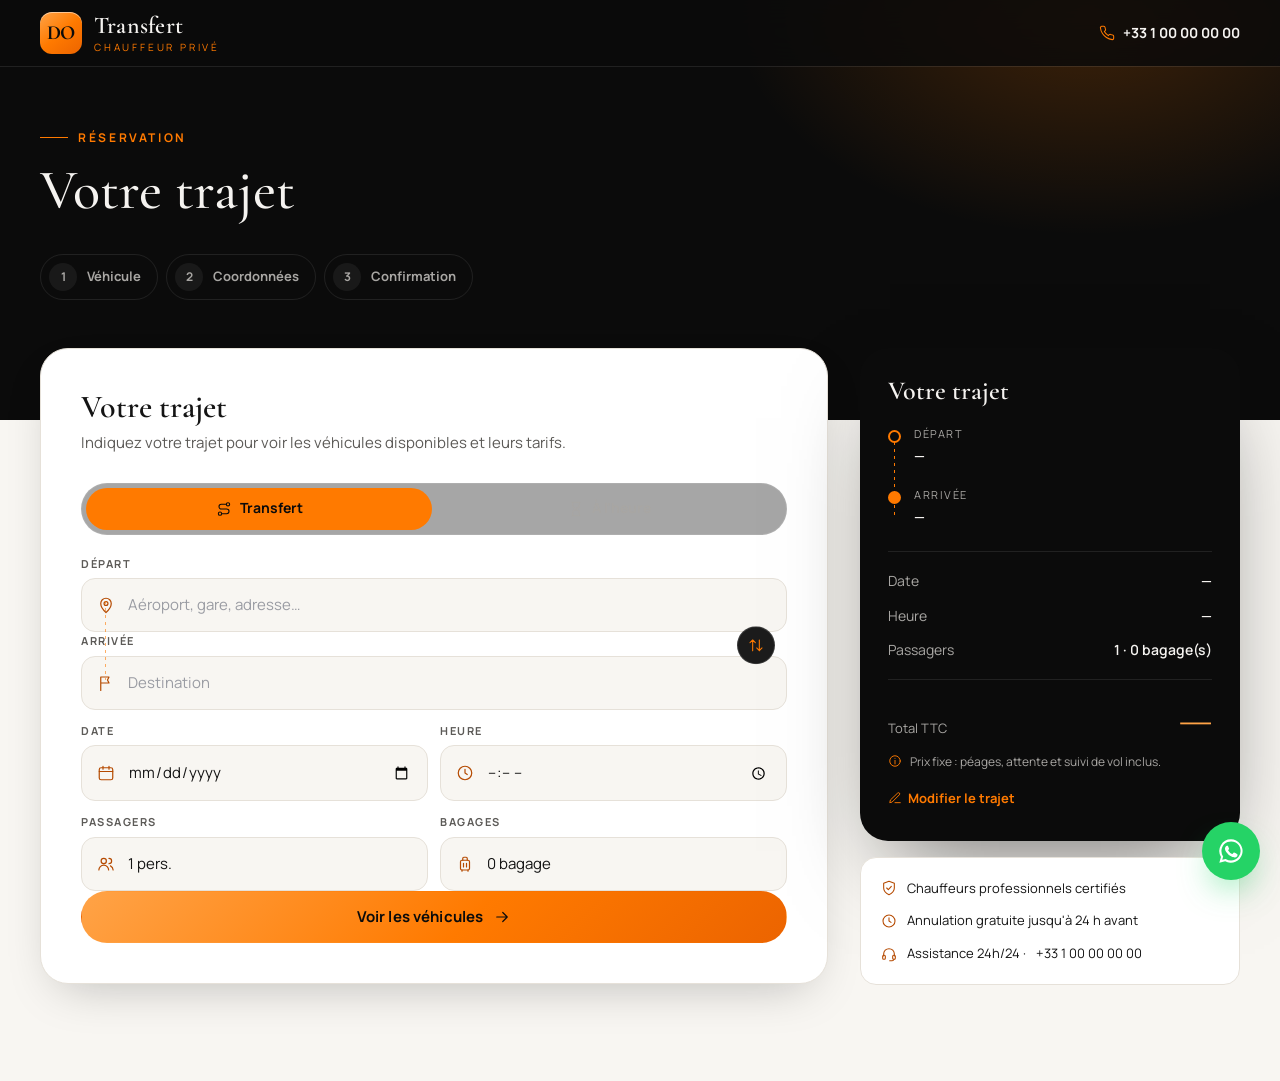
==== commit f4bde593: "Switch palette to DO Transfert orange and black Replace the champagne/gold accent with an orange acc" ====
--- a/reservation.html
+++ b/reservation.html
@@ -5,7 +5,7 @@
   <meta name="viewport" content="width=device-width, initial-scale=1, viewport-fit=cover">
   <title>Réservation — DO Transfert</title>
   <meta name="description" content="Choisissez votre véhicule, indiquez vos coordonnées et confirmez votre trajet avec chauffeur privé.">
-  <meta name="theme-color" content="#0a0c10">
+  <meta name="theme-color" content="#0b0b0b">
   <meta name="robots" content="noindex">
   <link rel="icon" href="assets/img/favicon.svg" type="image/svg+xml">
   <link rel="preconnect" href="https://fonts.googleapis.com">
@@ -32,7 +32,7 @@
 <main id="main">
   <section class="booking-hero">
     <div class="container">
-      <span class="eyebrow" style="color: var(--gold)">Réservation</span>
+      <span class="eyebrow" style="color: var(--accent)">Réservation</span>
       <h1 id="booking-title">Choisissez votre véhicule</h1>
       <ol class="stepper" aria-label="Étapes de la réservation">
         <li data-step="1"><span>Véhicule</span></li>
@@ -161,7 +161,7 @@
         <p class="field-error" id="terms-error" role="alert" style="color:var(--danger)">Veuillez accepter les conditions pour continuer.</p>
         <div class="panel-actions">
           <button type="button" class="btn btn-ghost" data-next="2"><svg><use href="#i-arrow-left"/></svg>Modifier</button>
-          <button type="button" class="btn btn-gold" id="confirm-btn">Confirmer la réservation <svg class="arrow"><use href="#i-arrow"/></svg></button>
+          <button type="button" class="btn btn-primary" id="confirm-btn">Confirmer la réservation <svg class="arrow"><use href="#i-arrow"/></svg></button>
         </div>
       </section>
 
--- a/assets/css/styles.css
+++ b/assets/css/styles.css
@@ -1,28 +1,30 @@
 /* ==========================================================================
    DO Transfert — feuille de style
-   Direction : luxe discret. Noir profond, champagne, ivoire.
+   Direction : premium et dynamique. Noir profond, orange DO Transfert, ivoire.
    ========================================================================== */
 
 :root {
-  --ink: #0a0c10;
-  --ink-2: #10131a;
-  --ink-3: #171b24;
+  /* Palette DO Transfert : noir & orange. Ajustez ces valeurs pour coller exactement à la charte. */
+  --ink: #0b0b0b;
+  --ink-2: #131313;
+  --ink-3: #1b1b1b;
   --line-dark: rgba(255, 255, 255, 0.09);
-  --text-on-dark: #f3efe7;
-  --muted-on-dark: #a4a8b2;
-
-  --ivory: #f7f4ee;
-  --ivory-2: #efeae0;
+  --text-on-dark: #f5f3f0;
+  --muted-on-dark: #a8a6a3;
+
+  --ivory: #f8f6f2;
+  --ivory-2: #f1ede6;
   --paper: #ffffff;
-  --text: #15171c;
-  --muted: #5d616b;
-  --line: #e4ded2;
-
-  --gold: #c8a465;
-  --gold-2: #e7d2a2;
-  --gold-3: #9c7b3f;
-  --success: #3f8f6b;
-  --danger: #c0473b;
+  --text: #141414;
+  --muted: #5c5a57;
+  --line: #e6e1d9;
+
+  --accent: #ff7a00;        /* orange principal */
+  --accent-light: #ffa347;  /* orange clair (dégradés, chiffres sur fond noir) */
+  --accent-dark: #b54a00;   /* orange foncé : texte sur fond clair (contraste AA) */
+  --accent-deep: #ec6400;   /* fin des dégradés orange */
+  --success: #2f8f5b;
+  --danger: #c0392b;
 
   --font-display: "Cormorant Garamond", "Playfair Display", Georgia, serif;
   --font-body: "Manrope", "Inter", system-ui, -apple-system, "Segoe UI", sans-serif;
@@ -30,8 +32,8 @@
   --radius-sm: 10px;
   --radius: 16px;
   --radius-lg: 28px;
-  --shadow-sm: 0 2px 8px rgba(10, 12, 16, 0.06);
-  --shadow: 0 18px 50px -20px rgba(10, 12, 16, 0.28);
+  --shadow-sm: 0 2px 8px rgba(11, 11, 11, 0.06);
+  --shadow: 0 18px 50px -20px rgba(11, 11, 11, 0.28);
   --shadow-lg: 0 40px 90px -30px rgba(0, 0, 0, 0.55);
 
   --container: 1200px;
@@ -65,7 +67,7 @@
 ul { margin: 0; padding: 0; list-style: none; }
 
 :focus-visible {
-  outline: 2px solid var(--gold);
+  outline: 2px solid var(--accent);
   outline-offset: 3px;
   border-radius: 6px;
 }
@@ -79,7 +81,7 @@
 
 .skip-link {
   position: absolute; left: 16px; top: -60px; z-index: 100;
-  background: var(--gold); color: var(--ink); padding: 10px 16px; border-radius: 8px;
+  background: var(--accent); color: var(--ink); padding: 10px 16px; border-radius: 8px;
   font-weight: 700; transition: top 0.2s;
 }
 .skip-link:focus { top: 16px; }
@@ -95,17 +97,17 @@
 .eyebrow {
   display: inline-flex; align-items: center; gap: 10px;
   font-size: 12px; font-weight: 700; letter-spacing: 0.22em; text-transform: uppercase;
-  color: var(--gold-3);
+  color: var(--accent-dark);
 }
 .eyebrow::before { content: ""; width: 28px; height: 1px; background: currentColor; }
-.on-dark .eyebrow { color: var(--gold); }
+.on-dark .eyebrow { color: var(--accent); }
 
 .display {
   font-family: var(--font-display);
   font-weight: 500;
   letter-spacing: -0.01em;
 }
-.display em { font-style: italic; color: var(--gold); font-weight: 500; }
+.display em { font-style: italic; color: var(--accent); font-weight: 500; }
 
 .section { padding: clamp(72px, 10vw, 128px) 0; position: relative; }
 .section-head { max-width: 680px; margin-bottom: clamp(40px, 6vw, 64px); }
@@ -115,8 +117,8 @@
   font-family: var(--font-display); font-weight: 500;
   font-size: clamp(34px, 5vw, 56px); margin: 16px 0 18px; letter-spacing: -0.01em;
 }
-.section-title em { font-style: italic; color: var(--gold-3); }
-.on-dark .section-title em { color: var(--gold); }
+.section-title em { font-style: italic; color: var(--accent-dark); }
+.on-dark .section-title em { color: var(--accent); }
 .lead { font-size: clamp(16px, 1.6vw, 18px); color: var(--muted); }
 .on-dark .lead { color: var(--muted-on-dark); }
 
@@ -124,7 +126,7 @@
 
 /* ---------- Boutons ---------- */
 .btn {
-  --bg: var(--gold); --fg: var(--ink);
+  --bg: var(--accent); --fg: var(--ink);
   display: inline-flex; align-items: center; justify-content: center; gap: 10px;
   min-height: 52px; padding: 0 26px;
   border-radius: 999px; border: 1px solid transparent;
@@ -133,17 +135,17 @@
   transition: transform 0.3s var(--ease), box-shadow 0.3s var(--ease), background 0.3s, color 0.3s, border-color 0.3s;
   white-space: nowrap;
 }
-.btn:hover { transform: translateY(-2px); box-shadow: 0 14px 30px -12px rgba(200, 164, 101, 0.7); }
+.btn:hover { transform: translateY(-2px); box-shadow: 0 14px 30px -12px rgba(255, 122, 0, 0.7); }
 .btn:active { transform: translateY(0); }
 .btn svg { width: 18px; height: 18px; transition: transform 0.3s var(--ease); }
 .btn:hover svg.arrow { transform: translateX(4px); }
-.btn-gold { background: linear-gradient(135deg, var(--gold-2), var(--gold) 55%, var(--gold-3)); }
+.btn-primary { background: linear-gradient(135deg, var(--accent-light), var(--accent) 55%, var(--accent-deep)); }
 .btn-dark { --bg: var(--ink); --fg: var(--text-on-dark); }
-.btn-dark:hover { box-shadow: 0 14px 30px -12px rgba(10, 12, 16, 0.6); }
+.btn-dark:hover { box-shadow: 0 14px 30px -12px rgba(11, 11, 11, 0.6); }
 .btn-ghost { --bg: transparent; --fg: currentColor; border-color: currentColor; }
-.btn-ghost:hover { box-shadow: none; background: rgba(200, 164, 101, 0.1); }
+.btn-ghost:hover { box-shadow: none; background: rgba(255, 122, 0, 0.1); }
 .btn-outline-light { --bg: transparent; --fg: var(--text-on-dark); border-color: rgba(255,255,255,0.25); }
-.btn-outline-light:hover { border-color: var(--gold); color: var(--gold-2); box-shadow: none; }
+.btn-outline-light:hover { border-color: var(--accent); color: var(--accent-light); box-shadow: none; }
 .btn-block { width: 100%; }
 .btn[disabled] { opacity: 0.5; pointer-events: none; }
 
@@ -156,7 +158,7 @@
 }
 .site-header.scrolled,
 .site-header.solid {
-  background: rgba(10, 12, 16, 0.86);
+  background: rgba(11, 11, 11, 0.86);
   backdrop-filter: saturate(160%) blur(16px);
   -webkit-backdrop-filter: saturate(160%) blur(16px);
   box-shadow: 0 1px 0 var(--line-dark);
@@ -168,27 +170,27 @@
 .logo-mark {
   width: 42px; height: 42px; border-radius: 12px;
   display: grid; place-items: center;
-  background: linear-gradient(140deg, var(--gold-2), var(--gold) 50%, var(--gold-3));
+  background: linear-gradient(140deg, var(--accent-light), var(--accent) 50%, var(--accent-deep));
   color: var(--ink);
   font-family: var(--font-display); font-weight: 700; font-size: 20px; letter-spacing: -0.04em;
   box-shadow: inset 0 1px 0 rgba(255,255,255,0.5);
 }
 .logo-text { display: flex; flex-direction: column; line-height: 1; }
 .logo-text strong { font-family: var(--font-display); font-size: 24px; font-weight: 600; letter-spacing: 0.01em; }
-.logo-text small { font-size: 10px; letter-spacing: 0.28em; text-transform: uppercase; color: var(--gold); margin-top: 4px; }
+.logo-text small { font-size: 10px; letter-spacing: 0.28em; text-transform: uppercase; color: var(--accent); margin-top: 4px; }
 
 .nav-links { display: flex; align-items: center; gap: 32px; font-size: 14px; font-weight: 600; }
 .nav-links a { position: relative; opacity: 0.85; transition: opacity 0.2s; padding: 6px 0; }
 .nav-links a::after {
   content: ""; position: absolute; left: 0; right: 0; bottom: 0; height: 1px;
-  background: var(--gold); transform: scaleX(0); transform-origin: right; transition: transform 0.4s var(--ease);
+  background: var(--accent); transform: scaleX(0); transform-origin: right; transition: transform 0.4s var(--ease);
 }
 .nav-links a:hover { opacity: 1; }
 .nav-links a:hover::after { transform: scaleX(1); transform-origin: left; }
 
 .nav-cta { display: flex; align-items: center; gap: 18px; }
 .nav-phone { display: inline-flex; align-items: center; gap: 8px; font-weight: 700; font-size: 14px; }
-.nav-phone svg { width: 16px; height: 16px; color: var(--gold); }
+.nav-phone svg { width: 16px; height: 16px; color: var(--accent); }
 .nav-cta .btn { min-height: 44px; padding: 0 20px; font-size: 14px; }
 
 .menu-toggle {
@@ -230,9 +232,9 @@
 .hero-bg::before {
   content: ""; position: absolute; inset: -20%;
   background:
-    radial-gradient(40% 35% at 78% 30%, rgba(200, 164, 101, 0.22), transparent 70%),
-    radial-gradient(35% 40% at 10% 90%, rgba(200, 164, 101, 0.10), transparent 70%),
-    radial-gradient(60% 60% at 50% 0%, rgba(40, 48, 66, 0.7), transparent 70%);
+    radial-gradient(40% 35% at 78% 30%, rgba(255, 122, 0, 0.22), transparent 70%),
+    radial-gradient(35% 40% at 10% 90%, rgba(255, 122, 0, 0.10), transparent 70%),
+    radial-gradient(60% 60% at 50% 0%, rgba(52, 40, 30, 0.7), transparent 70%);
   animation: glow 18s ease-in-out infinite alternate;
 }
 .hero-bg::after {
@@ -255,7 +257,7 @@
   background: rgba(255,255,255,0.05); border: 1px solid var(--line-dark);
   font-size: 13px; color: var(--muted-on-dark);
 }
-.hero-badge .stars { display: inline-flex; gap: 2px; color: var(--gold); background: rgba(200,164,101,0.14); padding: 4px 8px; border-radius: 999px; }
+.hero-badge .stars { display: inline-flex; gap: 2px; color: var(--accent); background: rgba(255,122,0,0.14); padding: 4px 8px; border-radius: 999px; }
 .hero-badge .stars svg { width: 12px; height: 12px; }
 .hero-badge b { color: var(--text-on-dark); }
 
@@ -264,22 +266,22 @@
   font-size: clamp(42px, 5.1vw, 72px); letter-spacing: -0.02em; line-height: 1.02;
   margin: 26px 0 24px;
 }
-.hero h1 em { font-style: italic; color: transparent; background: linear-gradient(120deg, var(--gold-2), var(--gold) 60%, var(--gold-3)); -webkit-background-clip: text; background-clip: text; padding-right: 0.06em; }
+.hero h1 em { font-style: italic; color: transparent; background: linear-gradient(120deg, var(--accent-light), var(--accent) 60%, var(--accent-deep)); -webkit-background-clip: text; background-clip: text; padding-right: 0.06em; }
 .hero .lead { max-width: 520px; font-size: clamp(16px, 1.6vw, 19px); }
 
 .hero-points { display: flex; flex-wrap: wrap; gap: 14px 28px; margin-top: 36px; font-size: 14px; color: var(--muted-on-dark); }
 .hero-points li { display: inline-flex; align-items: center; gap: 10px; }
-.hero-points svg { width: 18px; height: 18px; color: var(--gold); flex: none; }
+.hero-points svg { width: 18px; height: 18px; color: var(--accent); flex: none; }
 
 .hero-car {
   position: absolute; right: -6%; bottom: 4%; width: min(58vw, 820px); opacity: 0.12; pointer-events: none;
-  color: var(--gold);
+  color: var(--accent);
 }
 
 /* ---------- Widget de réservation ---------- */
 .booking-card {
   position: relative;
-  background: rgba(23, 27, 36, 0.72);
+  background: rgba(24, 24, 24, 0.72);
   border: 1px solid rgba(255,255,255,0.1);
   border-radius: var(--radius-lg);
   padding: clamp(20px, 3vw, 32px);
@@ -288,7 +290,7 @@
 }
 .booking-card::before {
   content: ""; position: absolute; inset: -1px; border-radius: inherit; padding: 1px; pointer-events: none;
-  background: linear-gradient(140deg, rgba(231, 210, 162, 0.55), transparent 35%, transparent 65%, rgba(200,164,101,0.3));
+  background: linear-gradient(140deg, rgba(255, 163, 71, 0.55), transparent 35%, transparent 65%, rgba(255,122,0,0.3));
   -webkit-mask: linear-gradient(#000 0 0) content-box, linear-gradient(#000 0 0);
   -webkit-mask-composite: xor; mask-composite: exclude;
 }
@@ -306,7 +308,7 @@
   transition: background 0.3s var(--ease), color 0.3s;
 }
 .tab svg { width: 16px; height: 16px; }
-.tab[aria-selected="true"] { background: var(--gold); color: var(--ink); }
+.tab[aria-selected="true"] { background: var(--accent); color: var(--ink); }
 
 .field { position: relative; display: block; }
 .field + .field, .field-row + .field, .field + .field-row, .field-row + .field-row { margin-top: 12px; }
@@ -321,7 +323,7 @@
 .input-wrap { position: relative; }
 .input-wrap > svg.icon {
   position: absolute; left: 16px; top: 50%; transform: translateY(-50%);
-  width: 18px; height: 18px; color: var(--gold); pointer-events: none;
+  width: 18px; height: 18px; color: var(--accent); pointer-events: none;
 }
 .input {
   width: 100%; min-width: 0; min-height: 54px; padding: 14px 16px 14px 46px;
@@ -332,24 +334,24 @@
 }
 .input::placeholder { color: rgba(243, 239, 231, 0.42); }
 .input:hover { border-color: rgba(255,255,255,0.22); }
-.input:focus { outline: none; border-color: var(--gold); background: rgba(255,255,255,0.07); box-shadow: 0 0 0 4px rgba(200,164,101,0.16); }
+.input:focus { outline: none; border-color: var(--accent); background: rgba(255,255,255,0.07); box-shadow: 0 0 0 4px rgba(255,122,0,0.16); }
 .input[aria-invalid="true"] { border-color: var(--danger); }
-select.input { padding-right: 40px; cursor: pointer; background-image: url("data:image/svg+xml,%3Csvg xmlns='http://www.w3.org/2000/svg' width='12' height='8' fill='none'%3E%3Cpath d='M1 1.5l5 5 5-5' stroke='%23c8a465' stroke-width='1.6' stroke-linecap='round'/%3E%3C/svg%3E"); background-repeat: no-repeat; background-position: right 16px center; }
+select.input { padding-right: 40px; cursor: pointer; background-image: url("data:image/svg+xml,%3Csvg xmlns='http://www.w3.org/2000/svg' width='12' height='8' fill='none'%3E%3Cpath d='M1 1.5l5 5 5-5' stroke='%23ff7a00' stroke-width='1.6' stroke-linecap='round'/%3E%3C/svg%3E"); background-repeat: no-repeat; background-position: right 16px center; }
 select.input option { color: var(--text); background: #fff; }
 input[type="date"].input, input[type="time"].input { color-scheme: dark; }
 
 .route-fields { position: relative; }
 .route-fields::before {
   content: ""; position: absolute; left: 24px; top: 46px; bottom: 30px; width: 1px;
-  background: repeating-linear-gradient(to bottom, var(--gold) 0 3px, transparent 3px 7px); opacity: 0.6; z-index: 1;
+  background: repeating-linear-gradient(to bottom, var(--accent) 0 3px, transparent 3px 7px); opacity: 0.6; z-index: 1;
 }
 .swap-btn {
   position: absolute; right: 12px; top: 50%; z-index: 3; transform: translateY(-15%);
   width: 38px; height: 38px; border-radius: 50%; border: 1px solid rgba(255,255,255,0.14);
-  background: var(--ink-3); color: var(--gold); display: grid; place-items: center;
+  background: var(--ink-3); color: var(--accent); display: grid; place-items: center;
   transition: transform 0.4s var(--ease), border-color 0.2s;
 }
-.swap-btn:hover { border-color: var(--gold); transform: translateY(-15%) rotate(180deg); }
+.swap-btn:hover { border-color: var(--accent); transform: translateY(-15%) rotate(180deg); }
 .swap-btn svg { width: 16px; height: 16px; }
 
 .field-error { color: #ff9a8f; font-size: 12px; margin-top: 6px; display: none; }
@@ -357,7 +359,7 @@
 
 .booking-card .btn { margin-top: 20px; }
 .booking-foot { display: flex; align-items: center; justify-content: center; gap: 8px; margin-top: 14px; color: var(--muted-on-dark); font-size: 12px; }
-.booking-foot svg { width: 14px; height: 14px; color: var(--gold); }
+.booking-foot svg { width: 14px; height: 14px; color: var(--accent); }
 
 /* Autocomplétion */
 .ac-list {
@@ -370,9 +372,9 @@
   display: flex; align-items: center; gap: 12px; padding: 10px 12px; border-radius: 10px; cursor: pointer; font-size: 14px;
 }
 .ac-item[aria-selected="true"], .ac-item:hover { background: var(--ivory); }
-.ac-item svg { width: 18px; height: 18px; color: var(--gold-3); flex: none; }
+.ac-item svg { width: 18px; height: 18px; color: var(--accent-dark); flex: none; }
 .ac-item small { display: block; color: var(--muted); font-size: 12px; }
-.ac-item mark { background: none; color: var(--gold-3); font-weight: 700; }
+.ac-item mark { background: none; color: var(--accent-dark); font-weight: 700; }
 
 /* ---------- Bandeau de confiance ---------- */
 .trust { background: var(--ink-2); color: var(--muted-on-dark); border-top: 1px solid var(--line-dark); border-bottom: 1px solid var(--line-dark); }
@@ -381,7 +383,7 @@
 .trust-item + .trust-item { border-left: 1px solid var(--line-dark); }
 .trust-item strong { display: block; font-family: var(--font-display); font-size: 34px; font-weight: 500; color: var(--text-on-dark); line-height: 1; }
 .trust-item span { font-size: 13px; }
-.trust-icon { width: 46px; height: 46px; border-radius: 50%; display: grid; place-items: center; border: 1px solid rgba(200,164,101,0.35); color: var(--gold); flex: none; }
+.trust-icon { width: 46px; height: 46px; border-radius: 50%; display: grid; place-items: center; border: 1px solid rgba(255,122,0,0.35); color: var(--accent); flex: none; }
 .trust-icon svg { width: 20px; height: 20px; }
 
 /* ---------- Étapes ---------- */
@@ -393,9 +395,9 @@
 .step:hover { transform: translateY(-6px); box-shadow: var(--shadow); border-color: transparent; }
 .step-num {
   font-family: var(--font-display); font-size: 64px; line-height: 1; font-weight: 500; font-style: italic;
-  color: transparent; -webkit-text-stroke: 1px var(--gold); position: absolute; right: 28px; top: 22px; opacity: 0.8;
-}
-.step-icon { width: 56px; height: 56px; border-radius: 16px; display: grid; place-items: center; background: var(--ink); color: var(--gold); margin-bottom: 28px; }
+  color: transparent; -webkit-text-stroke: 1px var(--accent); position: absolute; right: 28px; top: 22px; opacity: 0.8;
+}
+.step-icon { width: 56px; height: 56px; border-radius: 16px; display: grid; place-items: center; background: var(--ink); color: var(--accent); margin-bottom: 28px; }
 .step-icon svg { width: 24px; height: 24px; }
 .step h3 { font-family: var(--font-display); font-size: 28px; font-weight: 600; margin-bottom: 10px; }
 .step p { color: var(--muted); font-size: 15px; }
@@ -410,27 +412,27 @@
 }
 .vehicle::before {
   content: ""; position: absolute; inset: 0; pointer-events: none;
-  background: radial-gradient(80% 50% at 50% 0%, rgba(200,164,101,0.14), transparent 70%);
+  background: radial-gradient(80% 50% at 50% 0%, rgba(255,122,0,0.14), transparent 70%);
   opacity: 0; transition: opacity 0.5s;
 }
-.vehicle:hover { transform: translateY(-8px); border-color: rgba(200,164,101,0.45); box-shadow: var(--shadow-lg); }
+.vehicle:hover { transform: translateY(-8px); border-color: rgba(255,122,0,0.45); box-shadow: var(--shadow-lg); }
 .vehicle:hover::before { opacity: 1; }
-.vehicle.featured { border-color: rgba(200,164,101,0.5); }
+.vehicle.featured { border-color: rgba(255,122,0,0.5); }
 .vehicle-tag {
   position: absolute; top: 18px; right: 18px; font-size: 11px; font-weight: 700; letter-spacing: 0.12em; text-transform: uppercase;
-  background: var(--gold); color: var(--ink); padding: 5px 10px; border-radius: 999px;
-}
-.vehicle-art { height: 120px; display: grid; place-items: center; margin: 10px 0 18px; color: var(--gold); }
+  background: var(--accent); color: var(--ink); padding: 5px 10px; border-radius: 999px;
+}
+.vehicle-art { height: 120px; display: grid; place-items: center; margin: 10px 0 18px; color: var(--accent); }
 .vehicle-art svg { width: 100%; height: auto; transition: transform 0.7s var(--ease); }
 .vehicle:hover .vehicle-art svg { transform: translateX(8px); }
 .vehicle h3 { font-family: var(--font-display); font-size: 26px; font-weight: 600; }
 .vehicle .models { color: var(--muted-on-dark); font-size: 13px; margin: 4px 0 18px; min-height: 40px; }
 .vehicle-specs { display: flex; gap: 16px; padding: 14px 0; border-top: 1px solid var(--line-dark); border-bottom: 1px solid var(--line-dark); font-size: 13px; color: var(--muted-on-dark); }
 .vehicle-specs span { display: inline-flex; align-items: center; gap: 6px; }
-.vehicle-specs svg { width: 16px; height: 16px; color: var(--gold); }
+.vehicle-specs svg { width: 16px; height: 16px; color: var(--accent); }
 .vehicle-perks { margin: 16px 0 22px; display: grid; gap: 8px; font-size: 13px; color: var(--muted-on-dark); }
 .vehicle-perks li { display: flex; gap: 8px; align-items: center; }
-.vehicle-perks svg { width: 14px; height: 14px; color: var(--gold); flex: none; }
+.vehicle-perks svg { width: 14px; height: 14px; color: var(--accent); flex: none; }
 .vehicle-foot { margin-top: auto; display: flex; align-items: flex-end; justify-content: space-between; gap: 12px; }
 .price-from { font-size: 12px; color: var(--muted-on-dark); line-height: 1.3; }
 .price-from strong { display: block; font-family: var(--font-display); font-size: 30px; font-weight: 600; color: var(--text-on-dark); }
@@ -448,15 +450,15 @@
 .service.wide p { color: var(--muted-on-dark); }
 .service.wide::after {
   content: ""; position: absolute; right: -80px; bottom: -80px; width: 320px; height: 320px; border-radius: 50%;
-  background: radial-gradient(circle, rgba(200,164,101,0.28), transparent 70%);
-}
-.service-icon { width: 54px; height: 54px; border-radius: 50%; display: grid; place-items: center; border: 1px solid var(--gold); color: var(--gold-3); margin-bottom: auto; }
-.service.wide .service-icon { color: var(--gold); }
+  background: radial-gradient(circle, rgba(255,122,0,0.28), transparent 70%);
+}
+.service-icon { width: 54px; height: 54px; border-radius: 50%; display: grid; place-items: center; border: 1px solid var(--accent); color: var(--accent-dark); margin-bottom: auto; }
+.service.wide .service-icon { color: var(--accent); }
 .service-icon svg { width: 22px; height: 22px; }
 .service h3 { font-family: var(--font-display); font-size: 28px; font-weight: 600; margin: 32px 0 10px; }
 .service p { color: var(--muted); font-size: 15px; max-width: 460px; }
-.service-link { margin-top: 18px; display: inline-flex; align-items: center; gap: 8px; font-weight: 700; font-size: 14px; color: var(--gold-3); position: relative; z-index: 1; }
-.service.wide .service-link { color: var(--gold); }
+.service-link { margin-top: 18px; display: inline-flex; align-items: center; gap: 8px; font-weight: 700; font-size: 14px; color: var(--accent-dark); position: relative; z-index: 1; }
+.service.wide .service-link { color: var(--accent); }
 .service-link svg { width: 16px; height: 16px; transition: transform 0.3s var(--ease); }
 .service-link:hover svg { transform: translateX(4px); }
 
@@ -465,18 +467,18 @@
 .why-visual {
   position: relative; aspect-ratio: 4 / 5; border-radius: var(--radius-lg); overflow: hidden;
   background:
-    radial-gradient(70% 50% at 30% 20%, rgba(200,164,101,0.35), transparent 70%),
-    linear-gradient(160deg, #1b2030, #0a0c10 70%);
+    radial-gradient(70% 50% at 30% 20%, rgba(255,122,0,0.35), transparent 70%),
+    linear-gradient(160deg, #221a14, #0b0b0b 70%);
   box-shadow: var(--shadow-lg);
 }
-.why-visual .wheel { position: absolute; inset: 14% 10% auto auto; width: 70%; color: var(--gold); opacity: 0.85; }
+.why-visual .wheel { position: absolute; inset: 14% 10% auto auto; width: 70%; color: var(--accent); opacity: 0.85; }
 .why-quote {
   position: absolute; left: 24px; right: 24px; bottom: 24px; padding: 24px; border-radius: var(--radius);
-  background: rgba(10,12,16,0.65); border: 1px solid var(--line-dark); color: var(--text-on-dark);
+  background: rgba(11,11,11,0.65); border: 1px solid var(--line-dark); color: var(--text-on-dark);
   backdrop-filter: blur(10px); -webkit-backdrop-filter: blur(10px);
 }
 .why-quote p { font-family: var(--font-display); font-size: 22px; font-style: italic; line-height: 1.35; }
-.why-quote span { display: block; margin-top: 12px; color: var(--gold); font-size: 13px; font-weight: 700; letter-spacing: 0.08em; text-transform: uppercase; }
+.why-quote span { display: block; margin-top: 12px; color: var(--accent); font-size: 13px; font-weight: 700; letter-spacing: 0.08em; text-transform: uppercase; }
 .why-float {
   position: absolute; top: 24px; left: 24px; display: flex; align-items: center; gap: 12px;
   background: var(--paper); color: var(--text); padding: 12px 18px 12px 12px; border-radius: 999px; box-shadow: var(--shadow);
@@ -488,7 +490,7 @@
 .feature-list { display: grid; grid-template-columns: 1fr 1fr; gap: 32px 28px; margin-top: 40px; }
 .feature h4 { font-size: 17px; font-weight: 700; margin: 14px 0 6px; }
 .feature p { color: var(--muted); font-size: 14px; }
-.feature-icon { width: 44px; height: 44px; border-radius: 12px; display: grid; place-items: center; background: var(--ivory-2); color: var(--gold-3); }
+.feature-icon { width: 44px; height: 44px; border-radius: 12px; display: grid; place-items: center; background: var(--ivory-2); color: var(--accent-dark); }
 .feature-icon svg { width: 20px; height: 20px; }
 
 /* ---------- Destinations ---------- */
@@ -498,13 +500,13 @@
   padding: 22px 24px; border-radius: var(--radius); border: 1px solid var(--line-dark); background: var(--ink-2);
   transition: border-color 0.3s, background 0.3s, transform 0.4s var(--ease);
 }
-.route:hover { border-color: rgba(200,164,101,0.5); background: var(--ink-3); transform: translateY(-3px); }
+.route:hover { border-color: rgba(255,122,0,0.5); background: var(--ink-3); transform: translateY(-3px); }
 .route-path { display: flex; flex-direction: column; gap: 4px; min-width: 0; }
 .route-path strong { font-size: 15px; font-weight: 700; color: var(--text-on-dark); overflow: hidden; text-overflow: ellipsis; white-space: nowrap; }
 .route-path span { font-size: 13px; color: var(--muted-on-dark); display: inline-flex; align-items: center; gap: 6px; }
-.route-path span svg { width: 12px; height: 12px; color: var(--gold); }
+.route-path span svg { width: 12px; height: 12px; color: var(--accent); }
 .route-price { text-align: right; font-size: 11px; color: var(--muted-on-dark); white-space: nowrap; }
-.route-price strong { display: block; font-family: var(--font-display); font-size: 26px; color: var(--gold-2); font-weight: 600; line-height: 1.1; }
+.route-price strong { display: block; font-family: var(--font-display); font-size: 26px; color: var(--accent-light); font-weight: 600; line-height: 1.1; }
 
 /* ---------- Avis ---------- */
 .reviews-wrap { position: relative; }
@@ -517,13 +519,13 @@
   scroll-snap-align: start; background: var(--paper); border: 1px solid var(--line); border-radius: var(--radius-lg);
   padding: 32px; display: flex; flex-direction: column; gap: 20px;
 }
-.review .stars { display: flex; gap: 3px; color: var(--gold); }
+.review .stars { display: flex; gap: 3px; color: var(--accent); }
 .review .stars svg { width: 16px; height: 16px; }
 .review blockquote { margin: 0; font-family: var(--font-display); font-size: 22px; line-height: 1.4; color: var(--text); }
 .review-author { display: flex; align-items: center; gap: 14px; margin-top: auto; padding-top: 20px; border-top: 1px solid var(--line); }
 .avatar {
   width: 46px; height: 46px; border-radius: 50%; display: grid; place-items: center; flex: none;
-  background: linear-gradient(140deg, var(--gold-2), var(--gold-3)); color: var(--ink); font-weight: 800; font-size: 15px;
+  background: linear-gradient(140deg, var(--accent-light), var(--accent-deep)); color: var(--ink); font-weight: 800; font-size: 15px;
 }
 .review-author strong { display: block; font-size: 15px; }
 .review-author span { color: var(--muted); font-size: 13px; }
@@ -532,13 +534,13 @@
   width: 50px; height: 50px; border-radius: 50%; border: 1px solid var(--line); background: var(--paper);
   display: grid; place-items: center; transition: background 0.3s, color 0.3s, border-color 0.3s;
 }
-.icon-btn:hover { background: var(--ink); color: var(--gold); border-color: var(--ink); }
+.icon-btn:hover { background: var(--ink); color: var(--accent); border-color: var(--ink); }
 .icon-btn svg { width: 18px; height: 18px; }
 .reviews-head { display: flex; align-items: flex-end; justify-content: space-between; gap: 24px; margin-bottom: 40px; }
 .reviews-head .section-head { margin-bottom: 0; }
 .rating-summary { display: flex; align-items: center; gap: 16px; margin-top: 8px; }
 .rating-summary strong { font-family: var(--font-display); font-size: 48px; font-weight: 500; line-height: 1; }
-.rating-summary .stars { display: flex; gap: 2px; color: var(--gold); }
+.rating-summary .stars { display: flex; gap: 2px; color: var(--accent); }
 .rating-summary .stars svg { width: 16px; height: 16px; }
 .rating-summary span { color: var(--muted); font-size: 13px; }
 
@@ -564,7 +566,7 @@
   content: ""; position: absolute; left: 50%; top: 50%; width: 12px; height: 1.5px; background: currentColor; transform: translate(-50%, -50%);
 }
 .faq-q .plus::after { transform: translate(-50%, -50%) rotate(90deg); transition: transform 0.4s var(--ease); }
-.faq-q[aria-expanded="true"] .plus { background: var(--ink); color: var(--gold); border-color: var(--ink); }
+.faq-q[aria-expanded="true"] .plus { background: var(--ink); color: var(--accent); border-color: var(--ink); }
 .faq-q[aria-expanded="true"] .plus::after { transform: translate(-50%, -50%) rotate(0deg); }
 .faq-a { display: grid; grid-template-rows: 0fr; transition: grid-template-rows 0.45s var(--ease); }
 .faq-a > div { overflow: hidden; }
@@ -579,11 +581,11 @@
 }
 .cta::before {
   content: ""; position: absolute; inset: 0;
-  background: radial-gradient(50% 80% at 100% 0%, rgba(200,164,101,0.3), transparent 70%), radial-gradient(40% 60% at 0% 100%, rgba(200,164,101,0.12), transparent 70%);
+  background: radial-gradient(50% 80% at 100% 0%, rgba(255,122,0,0.3), transparent 70%), radial-gradient(40% 60% at 0% 100%, rgba(255,122,0,0.12), transparent 70%);
 }
 .cta > * { position: relative; }
 .cta h2 { font-family: var(--font-display); font-weight: 500; font-size: clamp(32px, 4.4vw, 52px); }
-.cta h2 em { color: var(--gold); }
+.cta h2 em { color: var(--accent); }
 .cta p { color: var(--muted-on-dark); margin-top: 14px; max-width: 520px; }
 .cta-actions { display: flex; flex-wrap: wrap; gap: 12px; }
 
@@ -592,15 +594,15 @@
 .footer-grid { display: grid; grid-template-columns: 1.4fr 1fr 1fr 1.2fr; gap: 40px; padding-bottom: 56px; border-bottom: 1px solid var(--line-dark); }
 .footer-grid h4 { color: var(--text-on-dark); font-size: 13px; letter-spacing: 0.16em; text-transform: uppercase; margin-bottom: 20px; font-weight: 700; }
 .footer-grid ul { display: grid; gap: 12px; }
-.footer-grid a:hover { color: var(--gold-2); }
+.footer-grid a:hover { color: var(--accent-light); }
 .footer-about p { margin: 20px 0 24px; max-width: 320px; }
 .footer-about .logo { color: var(--text-on-dark); }
 .socials { display: flex; gap: 10px; }
 .socials a { width: 40px; height: 40px; border-radius: 50%; border: 1px solid var(--line-dark); display: grid; place-items: center; transition: border-color 0.3s, color 0.3s; }
-.socials a:hover { border-color: var(--gold); color: var(--gold); }
+.socials a:hover { border-color: var(--accent); color: var(--accent); }
 .socials svg { width: 16px; height: 16px; }
 .footer-contact li { display: flex; gap: 12px; align-items: flex-start; }
-.footer-contact svg { width: 16px; height: 16px; color: var(--gold); margin-top: 3px; flex: none; }
+.footer-contact svg { width: 16px; height: 16px; color: var(--accent); margin-top: 3px; flex: none; }
 .footer-bottom { display: flex; flex-wrap: wrap; justify-content: space-between; gap: 16px; padding-top: 28px; font-size: 13px; }
 .footer-bottom .pay { display: flex; gap: 8px; flex-wrap: wrap; }
 .footer-bottom .pay span { border: 1px solid var(--line-dark); border-radius: 6px; padding: 4px 10px; font-size: 11px; font-weight: 700; letter-spacing: 0.06em; }
@@ -628,7 +630,7 @@
    ========================================================================== */
 .page-booking { background: var(--ivory); }
 .booking-hero { background: var(--ink); color: var(--text-on-dark); padding: 120px 0 120px; position: relative; overflow: hidden; }
-.booking-hero::before { content: ""; position: absolute; inset: 0; background: radial-gradient(40% 80% at 85% 0%, rgba(200,164,101,0.22), transparent 70%); }
+.booking-hero::before { content: ""; position: absolute; inset: 0; background: radial-gradient(40% 80% at 85% 0%, rgba(255,122,0,0.22), transparent 70%); }
 .booking-hero .container { position: relative; }
 .booking-hero h1 { font-family: var(--font-display); font-weight: 500; font-size: clamp(36px, 5vw, 56px); margin-top: 12px; }
 
@@ -642,10 +644,10 @@
   counter-increment: s; content: counter(s);
   width: 28px; height: 28px; border-radius: 50%; display: grid; place-items: center; background: rgba(255,255,255,0.06); font-size: 12px;
 }
-.stepper li.active { border-color: var(--gold); color: var(--text-on-dark); }
-.stepper li.active::before { background: var(--gold); color: var(--ink); }
+.stepper li.active { border-color: var(--accent); color: var(--text-on-dark); }
+.stepper li.active::before { background: var(--accent); color: var(--ink); }
 .stepper li.done { color: var(--text-on-dark); }
-.stepper li.done::before { content: "✓"; background: rgba(200,164,101,0.2); color: var(--gold); }
+.stepper li.done::before { content: "✓"; background: rgba(255,122,0,0.2); color: var(--accent); }
 
 .booking-layout {
   display: grid; grid-template-columns: minmax(0, 1fr) 380px; gap: 32px; align-items: start; margin-top: -72px; position: relative; padding-bottom: 96px;
@@ -664,21 +666,21 @@
   padding: 20px 24px; border-radius: var(--radius); border: 1.5px solid var(--line); cursor: pointer;
   transition: border-color 0.25s, box-shadow 0.25s, background 0.25s;
 }
-.v-option label:hover { border-color: rgba(200,164,101,0.6); }
-.v-option input:checked + label { border-color: var(--gold); background: linear-gradient(180deg, #fffdf8, #fbf6ea); box-shadow: 0 0 0 4px rgba(200,164,101,0.15); }
-.v-option input:focus-visible + label { outline: 2px solid var(--gold); outline-offset: 3px; }
+.v-option label:hover { border-color: rgba(255,122,0,0.6); }
+.v-option input:checked + label { border-color: var(--accent); background: linear-gradient(180deg, #fffaf5, #fff1e4); box-shadow: 0 0 0 4px rgba(255,122,0,0.15); }
+.v-option input:focus-visible + label { outline: 2px solid var(--accent); outline-offset: 3px; }
 .v-option input:disabled + label { opacity: 0.45; cursor: not-allowed; }
 .v-option .v-art { color: var(--ink); }
 .v-option h3 { font-family: var(--font-display); font-size: 24px; font-weight: 600; }
 .v-option .models { color: var(--muted); font-size: 13px; margin: 2px 0 10px; }
 .v-option .meta { display: flex; flex-wrap: wrap; gap: 14px; font-size: 13px; color: var(--muted); }
 .v-option .meta span { display: inline-flex; align-items: center; gap: 6px; }
-.v-option .meta svg { width: 15px; height: 15px; color: var(--gold-3); }
+.v-option .meta svg { width: 15px; height: 15px; color: var(--accent-dark); }
 .v-option .v-price { text-align: right; }
 .v-option .v-price strong { display: block; font-family: var(--font-display); font-size: 32px; font-weight: 600; line-height: 1; }
 .v-option .v-price small { color: var(--muted); font-size: 12px; }
 .v-option .capacity-note { color: var(--danger); font-size: 12px; font-weight: 700; margin-top: 6px; }
-.v-option .badge { position: absolute; top: -10px; left: 24px; background: var(--ink); color: var(--gold); font-size: 11px; font-weight: 700; letter-spacing: 0.1em; text-transform: uppercase; padding: 4px 10px; border-radius: 999px; }
+.v-option .badge { position: absolute; top: -10px; left: 24px; background: var(--ink); color: var(--accent); font-size: 11px; font-weight: 700; letter-spacing: 0.1em; text-transform: uppercase; padding: 4px 10px; border-radius: 999px; }
 
 /* Formulaires sur fond clair */
 .light-form .field-label { color: var(--muted); }
@@ -686,15 +688,15 @@
   background: var(--ivory); border-color: var(--line); color: var(--text); padding-left: 16px;
 }
 .light-form .input-wrap > svg.icon + .input { padding-left: 46px; }
-.light-form .input-wrap > svg.icon { color: var(--gold-3); }
+.light-form .input-wrap > svg.icon { color: var(--accent-dark); }
 .light-form .input::placeholder { color: #9a9ca3; }
 .light-form .input:hover { border-color: #d3cbbb; }
-.light-form .input:focus { background: var(--paper); border-color: var(--gold); }
+.light-form .input:focus { background: var(--paper); border-color: var(--accent); }
 .light-form input[type="date"].input, .light-form input[type="time"].input { color-scheme: light; }
 .light-form textarea.input { min-height: 110px; resize: vertical; }
 .light-form .field-error { color: var(--danger); }
 .form-section + .form-section { margin-top: 32px; padding-top: 32px; border-top: 1px solid var(--line); }
-.form-section h3 { font-size: 13px; letter-spacing: 0.16em; text-transform: uppercase; color: var(--gold-3); margin-bottom: 16px; font-weight: 700; }
+.form-section h3 { font-size: 13px; letter-spacing: 0.16em; text-transform: uppercase; color: var(--accent-dark); margin-bottom: 16px; font-weight: 700; }
 
 .check {
   display: flex; align-items: center; gap: 14px; padding: 14px 16px; border-radius: 14px; border: 1px solid var(--line);
@@ -702,10 +704,10 @@
 }
 .check + .check { margin-top: 10px; }
 .check:hover { border-color: #d3cbbb; }
-.check input { width: 20px; height: 20px; accent-color: var(--gold-3); flex: none; }
+.check input { width: 20px; height: 20px; accent-color: var(--accent-dark); flex: none; }
 .check span { flex: 1; font-size: 14px; font-weight: 600; }
 .check em { font-style: normal; color: var(--muted); font-size: 13px; font-weight: 700; }
-.check:has(input:checked) { border-color: var(--gold); background: #fdf9f0; }
+.check:has(input:checked) { border-color: var(--accent); background: #fff6ee; }
 
 .switch-row { display: flex; align-items: center; justify-content: space-between; gap: 16px; padding: 16px; border-radius: 14px; background: var(--ivory); margin-top: 12px; }
 .switch-row strong { font-size: 14px; }
@@ -714,9 +716,9 @@
 .switch input { opacity: 0; width: 100%; height: 100%; margin: 0; position: absolute; cursor: pointer; z-index: 1; }
 .switch .track { position: absolute; inset: 0; border-radius: 999px; background: #d6d0c4; transition: background 0.25s; }
 .switch .track::after { content: ""; position: absolute; top: 3px; left: 3px; width: 22px; height: 22px; border-radius: 50%; background: #fff; box-shadow: var(--shadow-sm); transition: transform 0.3s var(--ease); }
-.switch input:checked + .track { background: var(--gold-3); }
+.switch input:checked + .track { background: var(--accent-dark); }
 .switch input:checked + .track::after { transform: translateX(20px); }
-.switch input:focus-visible + .track { outline: 2px solid var(--gold); outline-offset: 3px; }
+.switch input:focus-visible + .track { outline: 2px solid var(--accent); outline-offset: 3px; }
 
 .panel-actions { display: flex; justify-content: space-between; gap: 12px; margin-top: 32px; }
 .panel-actions .btn-ghost { color: var(--text); border-color: var(--line); }
@@ -725,10 +727,10 @@
 .summary-card { background: var(--ink); color: var(--text-on-dark); border-radius: var(--radius-lg); padding: 28px; box-shadow: var(--shadow-lg); }
 .summary-card h3 { font-family: var(--font-display); font-size: 26px; font-weight: 600; margin-bottom: 20px; }
 .sum-route { position: relative; display: grid; gap: 18px; padding-left: 26px; margin-bottom: 22px; }
-.sum-route::before { content: ""; position: absolute; left: 6px; top: 10px; bottom: 10px; width: 1px; background: repeating-linear-gradient(to bottom, var(--gold) 0 3px, transparent 3px 7px); }
+.sum-route::before { content: ""; position: absolute; left: 6px; top: 10px; bottom: 10px; width: 1px; background: repeating-linear-gradient(to bottom, var(--accent) 0 3px, transparent 3px 7px); }
 .sum-route div { position: relative; }
-.sum-route div::before { content: ""; position: absolute; left: -26px; top: 5px; width: 13px; height: 13px; border-radius: 50%; border: 2px solid var(--gold); background: var(--ink); }
-.sum-route div:last-child::before { background: var(--gold); }
+.sum-route div::before { content: ""; position: absolute; left: -26px; top: 5px; width: 13px; height: 13px; border-radius: 50%; border: 2px solid var(--accent); background: var(--ink); }
+.sum-route div:last-child::before { background: var(--accent); }
 .sum-route small { display: block; font-size: 11px; letter-spacing: 0.14em; text-transform: uppercase; color: var(--muted-on-dark); }
 .sum-route strong { font-size: 14px; font-weight: 600; }
 .sum-list { display: grid; gap: 12px; padding: 18px 0; border-top: 1px solid var(--line-dark); border-bottom: 1px solid var(--line-dark); font-size: 14px; }
@@ -737,27 +739,27 @@
 .sum-list b { text-align: right; font-weight: 600; }
 .sum-total { display: flex; align-items: flex-end; justify-content: space-between; padding-top: 18px; }
 .sum-total span { color: var(--muted-on-dark); font-size: 13px; }
-.sum-total strong { font-family: var(--font-display); font-size: 40px; font-weight: 600; line-height: 1; color: var(--gold-2); }
+.sum-total strong { font-family: var(--font-display); font-size: 40px; font-weight: 600; line-height: 1; color: var(--accent-light); }
 .sum-note { margin-top: 14px; font-size: 12px; color: var(--muted-on-dark); display: flex; gap: 8px; }
-.sum-note svg { width: 14px; height: 14px; flex: none; color: var(--gold); margin-top: 2px; }
-.sum-edit { margin-top: 16px; display: inline-flex; align-items: center; gap: 6px; font-size: 13px; font-weight: 700; color: var(--gold); background: none; border: 0; padding: 0; }
+.sum-note svg { width: 14px; height: 14px; flex: none; color: var(--accent); margin-top: 2px; }
+.sum-edit { margin-top: 16px; display: inline-flex; align-items: center; gap: 6px; font-size: 13px; font-weight: 700; color: var(--accent); background: none; border: 0; padding: 0; }
 .sum-edit svg { width: 14px; height: 14px; }
 .summary-assurance { margin-top: 16px; padding: 20px; background: var(--paper); border-radius: var(--radius); border: 1px solid var(--line); display: grid; gap: 12px; font-size: 13px; }
 .summary-assurance li { display: flex; gap: 10px; align-items: center; }
-.summary-assurance svg { width: 16px; height: 16px; color: var(--gold-3); flex: none; }
+.summary-assurance svg { width: 16px; height: 16px; color: var(--accent-dark); flex: none; }
 
 .edit-trip { margin-top: 28px; padding-top: 28px; border-top: 1px solid var(--line); }
 .edit-trip[hidden] { display: none; }
 
 .review-block { padding: 20px; border-radius: var(--radius); background: var(--ivory); }
 .review-block + .review-block { margin-top: 14px; }
-.review-block h4 { font-size: 12px; letter-spacing: 0.16em; text-transform: uppercase; color: var(--gold-3); margin-bottom: 10px; }
+.review-block h4 { font-size: 12px; letter-spacing: 0.16em; text-transform: uppercase; color: var(--accent-dark); margin-bottom: 10px; }
 .review-block dl { margin: 0; display: grid; grid-template-columns: 160px 1fr; gap: 8px 16px; font-size: 14px; }
 .review-block dt { color: var(--muted); }
 .review-block dd { margin: 0; font-weight: 600; word-break: break-word; }
 
 .success { text-align: center; padding: clamp(16px, 4vw, 32px) 0; }
-.success-icon { width: 84px; height: 84px; margin: 0 auto 24px; border-radius: 50%; display: grid; place-items: center; background: linear-gradient(140deg, var(--gold-2), var(--gold-3)); color: var(--ink); box-shadow: 0 20px 40px -16px rgba(200,164,101,0.8); }
+.success-icon { width: 84px; height: 84px; margin: 0 auto 24px; border-radius: 50%; display: grid; place-items: center; background: linear-gradient(140deg, var(--accent-light), var(--accent-deep)); color: var(--ink); box-shadow: 0 20px 40px -16px rgba(255,122,0,0.8); }
 .success-icon svg { width: 38px; height: 38px; }
 .success h2 { font-size: 40px; }
 .success .ref { display: inline-block; margin: 18px 0 8px; padding: 8px 18px; border-radius: 999px; background: var(--ivory); font-weight: 800; letter-spacing: 0.12em; }
